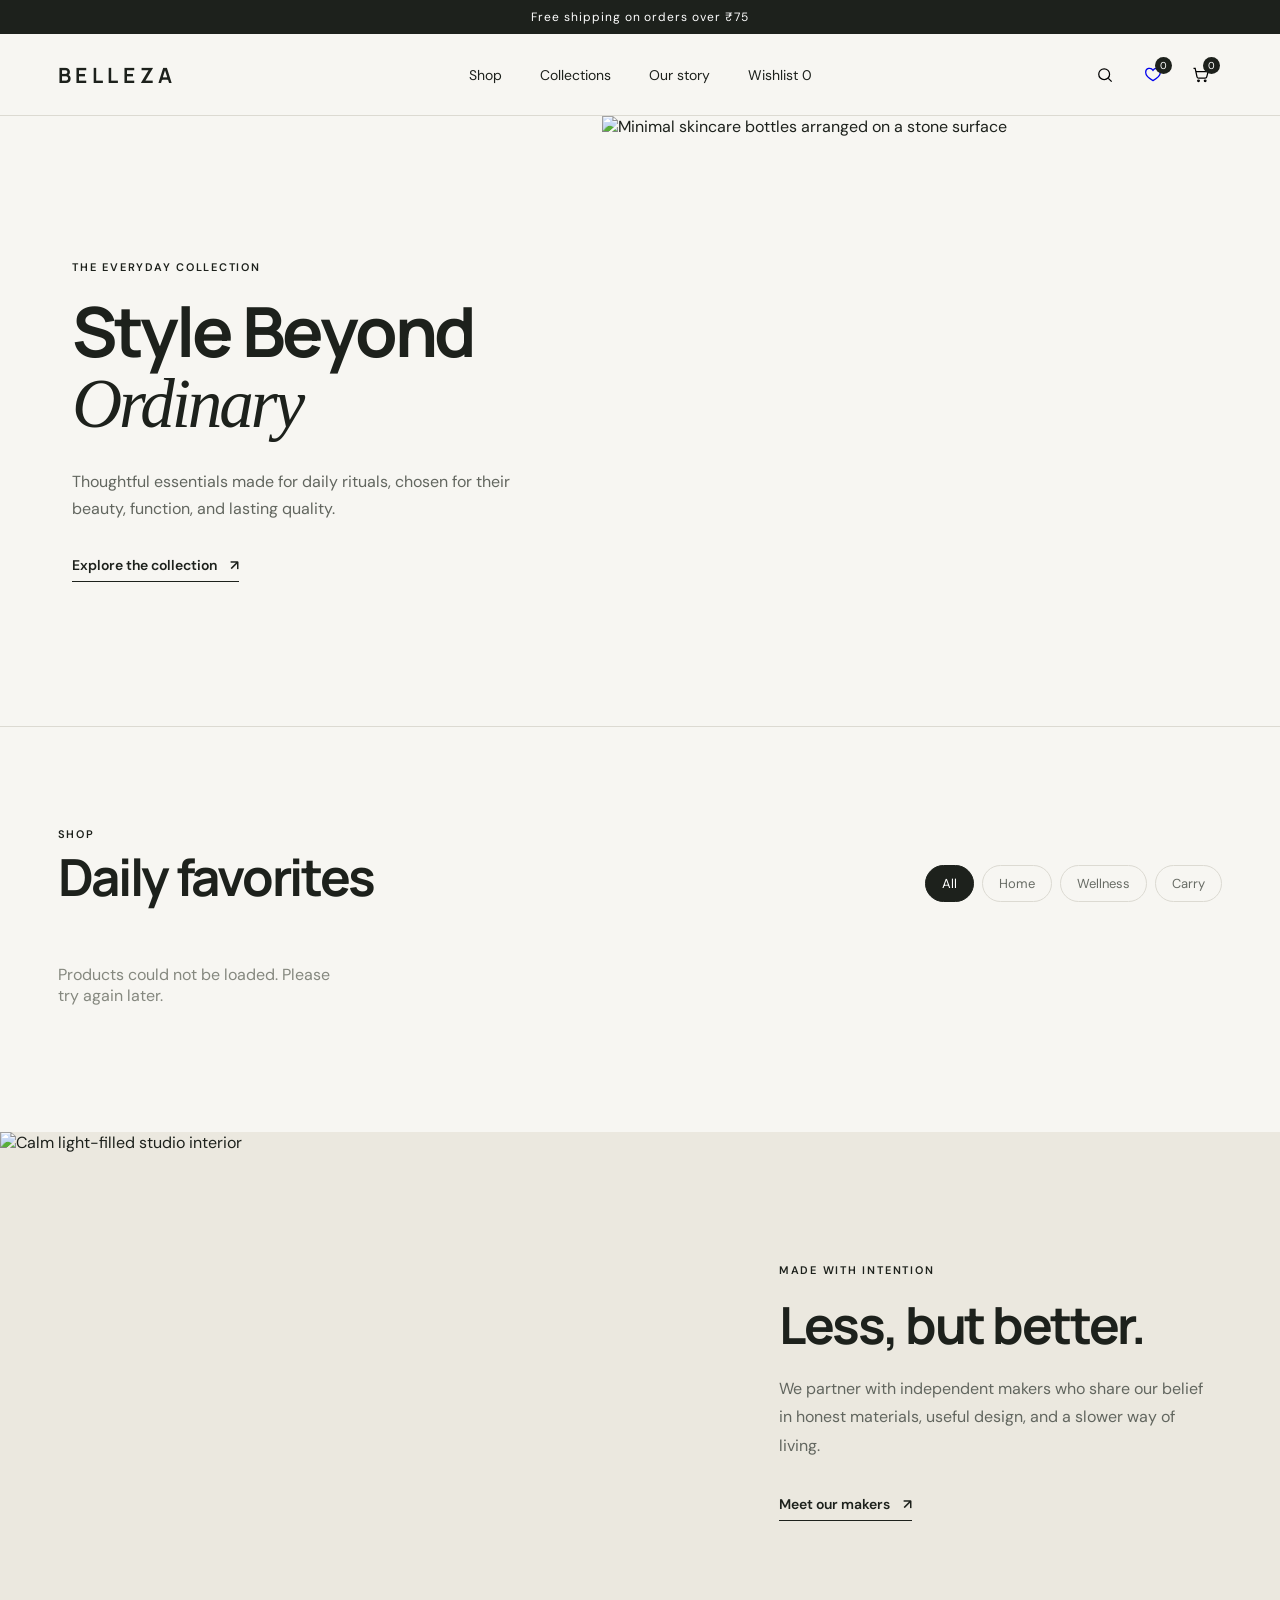
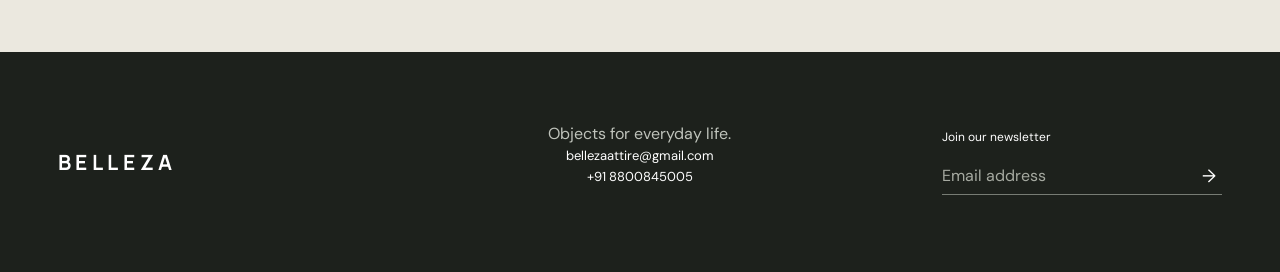
==== index.html @ 64b6c086 "Add secure Razorpay checkout Co-authored-by: Copilot App <223556219+Copilot@users.noreply.github.com" ====
<!doctype html>
<html lang="en">
  <head>
    <meta charset="UTF-8" />
    <meta name="viewport" content="width=device-width, initial-scale=1.0" />
    <title>BELLEZA — Everyday Objects</title>
    <link rel="preconnect" href="https://fonts.googleapis.com">
    <link rel="preconnect" href="https://fonts.gstatic.com" crossorigin>
    <link href="https://fonts.googleapis.com/css2?family=DM+Sans:wght@400;500;600&family=Manrope:wght@600;700&display=swap" rel="stylesheet">
    <link rel="stylesheet" href="styles.css" />
  </head>
  <body>
    <div class="announcement">Free shipping on orders over ₹75</div>

    <header class="header">
      <a class="brand" href="#" aria-label="BELLEZA home">BELLEZA</a>
      <nav class="nav" aria-label="Primary navigation">
        <a href="#shop">Shop</a>
        <a href="#collections">Collections</a>
        <a href="#story">Our story</a>
        <a href="wishlist.html">Wishlist <span id="wishlistCount">0</span></a>
      </nav>
      <div class="header-actions">
        <button class="icon-button" id="searchToggle" aria-label="Search">
          <svg viewBox="0 0 24 24" aria-hidden="true"><circle cx="11" cy="11" r="6.5"></circle><path d="m16 16 4 4"></path></svg>
        </button>
        <a class="icon-button wishlist-button" href="wishlist.html" aria-label="View wishlist">
          <svg viewBox="0 0 24 24" aria-hidden="true"><path d="M20.8 8.7c0 5.2-8.8 10-8.8 10S3.2 13.9 3.2 8.7A4.7 4.7 0 0 1 12 6.4a4.7 4.7 0 0 1 8.8 2.3Z"></path></svg>
          <span class="cart-count" id="headerWishlistCount">0</span>
        </a>
        <button class="icon-button cart-button" id="cartToggle" aria-label="Open cart">
          <svg viewBox="0 0 24 24" aria-hidden="true"><path d="M3 4h2l2.2 10.2a2 2 0 0 0 2 1.6h7.7a2 2 0 0 0 2-1.6L20.5 8H6"></path><circle cx="9" cy="19" r="1"></circle><circle cx="17" cy="19" r="1"></circle></svg>
          <span class="cart-count" id="cartCount">0</span>
        </button>
      </div>
    </header>

    <div class="search-bar" id="searchBar">
      <input id="searchInput" type="search" placeholder="Search the collection" aria-label="Search products" />
      <button class="search-close" id="searchClose" aria-label="Close search">×</button>
    </div>

    <main>
      <section class="hero" id="collections">
        <div class="hero-copy">
          <p class="eyebrow">The everyday collection</p>
          <h1>Style Beyond<br><em>Ordinary</em></h1>
          <p class="hero-description">Thoughtful essentials made for daily rituals, chosen for their beauty, function, and lasting quality.</p>
          <a class="text-link" href="#shop">Explore the collection <span>↗</span></a>
        </div>
        <div class="hero-image">
          <img src="https://images.unsplash.com/photo-1556229010-6c3f2c9ca5f8?auto=format&fit=crop&w=1200&q=85" alt="Minimal skincare bottles arranged on a stone surface" />
        </div>
      </section>

      <section class="shop" id="shop">
        <div class="section-heading">
          <div>
            <p class="eyebrow">Shop</p>
            <h2>Daily favorites</h2>
          </div>
          <div class="filters" aria-label="Product filters">
            <button class="filter active" data-filter="all">All</button>
            <button class="filter" data-filter="home">Home</button>
            <button class="filter" data-filter="wellness">Wellness</button>
            <button class="filter" data-filter="carry">Carry</button>
          </div>
        </div>

        <div class="product-grid" id="productGrid">
          <article class="product-card" data-category="wellness" data-name="Mineral Face Wash">
            <button class="favorite" aria-label="Favorite Mineral Face Wash">♡</button>
            <div class="product-image">
              <span class="badge">Bestseller</span>
              <img src="https://images.unsplash.com/photo-1556228578-8c89e6adf883?auto=format&fit=crop&w=700&q=85" alt="Minimal face wash bottle" />
            </div>
            <div class="product-info">
              <div><p class="product-category">Wellness</p><h3>Mineral Face Wash</h3></div>
              <p class="price">₹28</p>
            </div>
            <button class="add-button" data-product-id="mineral-face-wash">Add to cart</button>
          </article>

          <article class="product-card" data-category="home" data-name="Stoneware Mug">
            <button class="favorite" aria-label="Favorite Stoneware Mug">♡</button>
            <div class="product-image">
              <img src="https://images.unsplash.com/photo-1514228742587-6b1558fcca3d?auto=format&fit=crop&w=700&q=85" alt="Cream stoneware mug" />
            </div>
            <div class="product-info">
              <div><p class="product-category">Home</p><h3>Stoneware Mug</h3></div>
              <p class="price">₹34</p>
            </div>
            <button class="add-button" data-product-id="stoneware-mug">Add to cart</button>
          </article>

          <article class="product-card" data-category="carry" data-name="Canvas Tote">
            <button class="favorite" aria-label="Favorite Canvas Tote">♡</button>
            <div class="product-image">
              <span class="badge">New</span>
              <img src="https://images.unsplash.com/photo-1590874103328-eac38a683ce7?auto=format&fit=crop&w=700&q=85" alt="Natural canvas tote bag" />
            </div>
            <div class="product-info">
              <div><p class="product-category">Carry</p><h3>Canvas Tote</h3></div>
              <p class="price">₹42</p>
            </div>
            <button class="add-button" data-product-id="canvas-tote">Add to cart</button>
          </article>

          <article class="product-card" data-category="wellness" data-name="Botanical Hand Balm">
            <button class="favorite" aria-label="Favorite Botanical Hand Balm">♡</button>
            <div class="product-image">
              <img src="https://images.unsplash.com/photo-1608571423902-eed4a5ad8108?auto=format&fit=crop&w=700&q=85" alt="Botanical hand balm tube" />
            </div>
            <div class="product-info">
              <div><p class="product-category">Wellness</p><h3>Botanical Hand Balm</h3></div>
              <p class="price">₹24</p>
            </div>
            <button class="add-button" data-product-id="botanical-hand-balm">Add to cart</button>
          </article>
        </div>
      </section>

      <section class="story" id="story">
        <div class="story-image">
          <img src="https://images.unsplash.com/photo-1497366754035-f200968a6e72?auto=format&fit=crop&w=1000&q=85" alt="Calm light-filled studio interior" />
        </div>
        <div class="story-copy">
          <p class="eyebrow">Made with intention</p>
          <h2>Less, but better.</h2>
          <p>We partner with independent makers who share our belief in honest materials, useful design, and a slower way of living.</p>
          <a class="text-link" href="#">Meet our makers <span>↗</span></a>
        </div>
      </section>
    </main>

    <aside class="cart-panel" id="cartPanel" aria-label="Shopping cart" aria-hidden="true">
      <div class="cart-header">
        <h2>Your cart <span id="cartTitleCount">(0)</span></h2>
        <button class="search-close" id="cartClose" aria-label="Close cart">×</button>
      </div>
      <div class="cart-items" id="cartItems">
        <p class="empty-cart">Your cart is currently empty.</p>
      </div>
      <div class="cart-footer" id="cartFooter">
        <div class="subtotal"><span>Subtotal</span><strong id="subtotal">₹0</strong></div>
        <button class="checkout-button" id="checkoutButton" type="button">Checkout</button>
      </div>
    </aside>
    <div class="overlay" id="overlay"></div>

    <footer>
      <a class="brand footer-brand" href="#">BELLEZA</a>
      <p>Objects for everyday life.<br><a class="footer-email" href="mailto:bellezaattire@gmail.com">bellezaattire@gmail.com</a><br><a class="footer-email" href="tel:+918800845005">+91 8800845005</a></p>
      <form class="newsletter" id="newsletter">
        <label for="email">Join our newsletter</label>
        <div>
          <input id="email" type="email" placeholder="Email address" required />
          <button type="submit" aria-label="Subscribe">→</button>
        </div>
      </form>
    </footer>

    <script src="https://cdn.jsdelivr.net/npm/@supabase/supabase-js@2"></script>
    <script src="supabase-config.js"></script>
    <script src="supabase-client.js"></script>
    <script src="store-data.js"></script>
    <script src="script.js"></script>
  </body>
</html>
---- styles.css ----
:root {
  --ink: #1d211c;
  --paper: #f7f6f2;
  --sand: #ebe8df;
  --sage: #a9b3a1;
  --line: #dcdad2;
  --white: #fff;
}

* { box-sizing: border-box; }
html { scroll-behavior: smooth; }
body {
  margin: 0;
  color: var(--ink);
  background: var(--paper);
  font-family: "DM Sans", sans-serif;
}
button, input { font: inherit; }
button, a { -webkit-tap-highlight-color: transparent; }
img { width: 100%; display: block; }

.announcement {
  height: 34px;
  display: grid;
  place-items: center;
  background: var(--ink);
  color: #fff;
  font-size: 12px;
  letter-spacing: .08em;
}
.header {
  height: 82px;
  display: grid;
  grid-template-columns: 1fr auto 1fr;
  align-items: center;
  padding: 0 4.5%;
  border-bottom: 1px solid var(--line);
  background: rgba(247,246,242,.94);
  position: sticky;
  top: 0;
  z-index: 20;
  backdrop-filter: blur(10px);
}
.brand {
  color: var(--ink);
  text-decoration: none;
  font-family: "Manrope", sans-serif;
  font-size: 21px;
  font-weight: 700;
  letter-spacing: .22em;
}
.nav { display: flex; gap: 38px; }
.nav a {
  color: var(--ink);
  text-decoration: none;
  font-size: 14px;
}
.nav a:hover { opacity: .55; }
.header-actions { display: flex; justify-content: flex-end; gap: 6px; }
.icon-button {
  width: 42px;
  height: 42px;
  border: 0;
  background: transparent;
  display: grid;
  place-items: center;
  cursor: pointer;
  position: relative;
}
.icon-button svg { width: 20px; fill: none; stroke: currentColor; stroke-width: 1.5; }
.backend-tools .icon-button {
  color: var(--ink);
  text-decoration: none;
  border: 1px solid transparent;
  border-radius: 50%;
}
.backend-tools .icon-button:hover,
.backend-tools .icon-button:focus-visible {
  background: var(--sand);
  border-color: var(--line);
}
.cart-count {
  position: absolute;
  right: 2px;
  top: 3px;
  min-width: 17px;
  height: 17px;
  border-radius: 50%;
  background: var(--ink);
  color: white;
  font-size: 10px;
  display: grid;
  place-items: center;
}

.search-bar {
  height: 0;
  overflow: hidden;
  display: flex;
  align-items: center;
  background: var(--white);
  padding: 0 4.5%;
  transition: height .25s ease;
  position: relative;
  z-index: 19;
}
.search-bar.open { height: 72px; border-bottom: 1px solid var(--line); }
.search-bar input {
  width: 100%;
  border: 0;
  outline: 0;
  font-size: 16px;
  background: transparent;
}
.search-close {
  border: 0;
  background: transparent;
  font-size: 30px;
  line-height: 1;
  cursor: pointer;
  color: var(--ink);
}

.hero {
  min-height: 610px;
  display: grid;
  grid-template-columns: 47% 53%;
  border-bottom: 1px solid var(--line);
}
.hero-copy {
  display: flex;
  flex-direction: column;
  justify-content: center;
  padding: 70px 12%;
}
.eyebrow {
  margin: 0 0 22px;
  text-transform: uppercase;
  letter-spacing: .16em;
  font-size: 11px;
  font-weight: 600;
}
h1, h2, h3, p { margin-top: 0; }
h1, h2 {
  font-family: "Manrope", sans-serif;
  letter-spacing: -.045em;
}
h1 {
  margin-bottom: 28px;
  font-size: clamp(48px, 5.4vw, 78px);
  line-height: 1.02;
}
h1 em { font-family: Georgia, serif; font-weight: 400; }
.hero-description {
  max-width: 450px;
  font-size: 16px;
  line-height: 1.7;
  color: #62665f;
  margin-bottom: 34px;
}
.text-link {
  width: fit-content;
  color: var(--ink);
  text-decoration: none;
  border-bottom: 1px solid var(--ink);
  padding-bottom: 7px;
  font-size: 14px;
  font-weight: 600;
}
.text-link span { margin-left: 10px; }
.hero-image { height: 610px; overflow: hidden; }
.hero-image img { height: 100%; object-fit: cover; }

.shop { padding: 100px 4.5% 110px; }
.section-heading {
  display: flex;
  align-items: flex-end;
  justify-content: space-between;
  margin-bottom: 42px;
}
.section-heading .eyebrow { margin-bottom: 10px; }
.section-heading h2, .story h2 {
  margin: 0;
  font-size: clamp(38px, 4vw, 54px);
  line-height: 1;
}
.filters { display: flex; gap: 8px; }
.filter {
  border: 1px solid var(--line);
  border-radius: 30px;
  background: transparent;
  padding: 9px 16px;
  cursor: pointer;
  color: #686c65;
  font-size: 13px;
}
.filter.active, .filter:hover { background: var(--ink); color: white; border-color: var(--ink); }
.product-grid {
  display: grid;
  grid-template-columns: repeat(4, 1fr);
  gap: 18px;
}
.product-card { position: relative; }
.product-card.hidden { display: none; }
.favorite {
  position: absolute;
  right: 12px;
  top: 12px;
  z-index: 2;
  width: 36px;
  height: 36px;
  border: 0;
  border-radius: 50%;
  background: rgba(255,255,255,.9);
  font-size: 21px;
  line-height: 36px;
  cursor: pointer;
}
.favorite.active { color: #b45d4d; }
.product-image {
  height: 390px;
  overflow: hidden;
  background: var(--sand);
  position: relative;
}
.product-image img { height: 100%; object-fit: cover; transition: transform .5s ease; }
.product-card:hover .product-image img { transform: scale(1.025); }
.badge {
  position: absolute;
  left: 12px;
  top: 12px;
  z-index: 2;
  background: var(--white);
  border-radius: 20px;
  padding: 7px 10px;
  font-size: 10px;
  text-transform: uppercase;
  letter-spacing: .08em;
}
.product-info {
  display: flex;
  justify-content: space-between;
  gap: 12px;
  padding: 16px 2px 12px;
}
.product-category { margin: 0 0 4px; color: #85887f; font-size: 11px; text-transform: uppercase; letter-spacing: .08em; }
.product-info h3 { margin: 0; font-size: 15px; font-weight: 500; }
.price { margin: 2px 0 0; font-size: 14px; }
.add-button {
  width: 100%;
  height: 42px;
  border: 1px solid var(--ink);
  background: transparent;
  color: var(--ink);
  cursor: pointer;
  opacity: 0;
  transform: translateY(-5px);
  transition: .2s ease;
}
.product-card:hover .add-button, .add-button:focus { opacity: 1; transform: translateY(0); }
.add-button:hover { background: var(--ink); color: white; }

.story {
  min-height: 520px;
  display: grid;
  grid-template-columns: 55% 45%;
  background: var(--sand);
}
.story-image { height: 520px; overflow: hidden; }
.story-image img { height: 100%; object-fit: cover; }
.story-copy {
  display: flex;
  flex-direction: column;
  justify-content: center;
  align-items: flex-start;
  padding: 70px 13%;
}
.story-copy p:not(.eyebrow) {
  max-width: 430px;
  line-height: 1.8;
  color: #62665f;
  margin: 24px 0 34px;
}
.wishlist-main { min-height: calc(100vh - 116px); padding: 82px 4.5% 110px; }
.wishlist-heading { display: flex; align-items: flex-end; justify-content: space-between; gap: 20px; margin-bottom: 42px; }
.wishlist-heading .eyebrow { margin-bottom: 12px; }
.wishlist-heading h1 { margin: 0; font-size: clamp(42px, 5vw, 64px); }
.wishlist-count { color: #777b72; font-size: 14px; margin: 0 0 5px; }
.wishlist-empty { padding: 70px 20px; text-align: center; border: 1px solid var(--line); }
.wishlist-empty h2 { font-size: 28px; margin: 0 0 12px; }
.wishlist-empty p { color: #777b72; margin-bottom: 24px; }
.wishlist-remove {
  width: 100%; min-height: 42px; border: 1px solid var(--line); background: transparent;
  color: var(--ink); cursor: pointer; margin-top: 8px;
}
.wishlist-remove:hover { border-color: var(--ink); }
.wishlist-shop-link { display: inline-block; margin-top: 10px; }

.cart-panel {
  position: fixed;
  right: 0;
  top: 0;
  z-index: 40;
  width: min(420px, 92vw);
  height: 100vh;
  background: var(--paper);
  transform: translateX(100%);
  transition: transform .35s ease;
  display: flex;
  flex-direction: column;
}
.cart-panel.open { transform: translateX(0); }
.overlay {
  position: fixed;
  inset: 0;
  z-index: 30;
  background: rgba(29,33,28,.28);
  opacity: 0;
  visibility: hidden;
  transition: .25s;
}
.overlay.open { opacity: 1; visibility: visible; }
.cart-header {
  height: 82px;
  display: flex;
  align-items: center;
  justify-content: space-between;
  padding: 0 28px;
  border-bottom: 1px solid var(--line);
}
.cart-header h2 { margin: 0; font-size: 20px; }
.cart-header h2 span { color: #85887f; font-size: 14px; }
.cart-items { flex: 1; overflow-y: auto; padding: 20px 28px; }
.empty-cart { color: #85887f; margin-top: 20px; }
.cart-row {
  display: grid;
  grid-template-columns: 1fr auto;
  padding: 16px 0;
  border-bottom: 1px solid var(--line);
}
.cart-row h3 { margin: 0 0 6px; font-size: 14px; }
.cart-row p { margin: 0; color: #85887f; font-size: 13px; }
.remove-item { border: 0; background: transparent; cursor: pointer; color: #85887f; }
.cart-footer { padding: 20px 28px 28px; border-top: 1px solid var(--line); }
.subtotal { display: flex; justify-content: space-between; margin-bottom: 16px; }
.checkout-button {
  width: 100%;
  height: 52px;
  border: 0;
  background: var(--ink);
  color: white;
  cursor: pointer;
}

footer {
  min-height: 220px;
  background: var(--ink);
  color: white;
  display: grid;
  grid-template-columns: 1fr 1fr 1fr;
  align-items: center;
  padding: 50px 4.5%;
}
.footer-brand { color: white; }
footer > p { text-align: center; color: #bfc3bb; }
.footer-email {
  color: #fff;
  text-decoration: none;
  font-size: 13px;
}
.newsletter { justify-self: end; width: 280px; }
.newsletter label { display: block; margin-bottom: 12px; font-size: 12px; }
.newsletter div { display: flex; border-bottom: 1px solid #777c74; }
.newsletter input { width: 100%; border: 0; outline: 0; background: transparent; color: white; padding: 8px 0; }
.newsletter input::placeholder { color: #a6aaa1; }
.newsletter button { border: 0; background: transparent; color: white; cursor: pointer; font-size: 18px; }

@media (max-width: 900px) {
  .header { grid-template-columns: 1fr auto; }
  .nav { display: none; }
  .hero { grid-template-columns: 1fr; }
  .hero-copy { min-height: 460px; }
  .hero-image { height: 520px; }
  .product-grid { grid-template-columns: repeat(2, 1fr); }
  .story { grid-template-columns: 1fr 1fr; }
  .add-button { opacity: 1; transform: none; }
}

@media (max-width: 600px) {
  .announcement { height: 30px; }
  .header { height: 68px; padding: 0 20px; }
  .hero-copy { min-height: 410px; padding: 60px 20px; }
  h1 { font-size: 48px; }
  .hero-image { height: 380px; }
  .shop { padding: 70px 20px; }
  .section-heading { align-items: flex-start; flex-direction: column; gap: 24px; }
  .filters { width: 100%; overflow-x: auto; }
  .filter { white-space: nowrap; }
  .product-grid { grid-template-columns: 1fr 1fr; gap: 10px; }
  .product-image { height: 230px; }
  .product-info { display: block; min-height: 82px; }
  .price { margin-top: 6px; }
  .story { grid-template-columns: 1fr; }
  .story-image { height: 380px; }
  .story-copy { padding: 60px 20px; }
  .wishlist-main { padding: 60px 20px 70px; }
  .wishlist-heading { align-items: flex-start; flex-direction: column; }
  footer { grid-template-columns: 1fr; gap: 28px; }
  footer > p { text-align: left; }
  .newsletter { justify-self: start; width: 100%; }
}
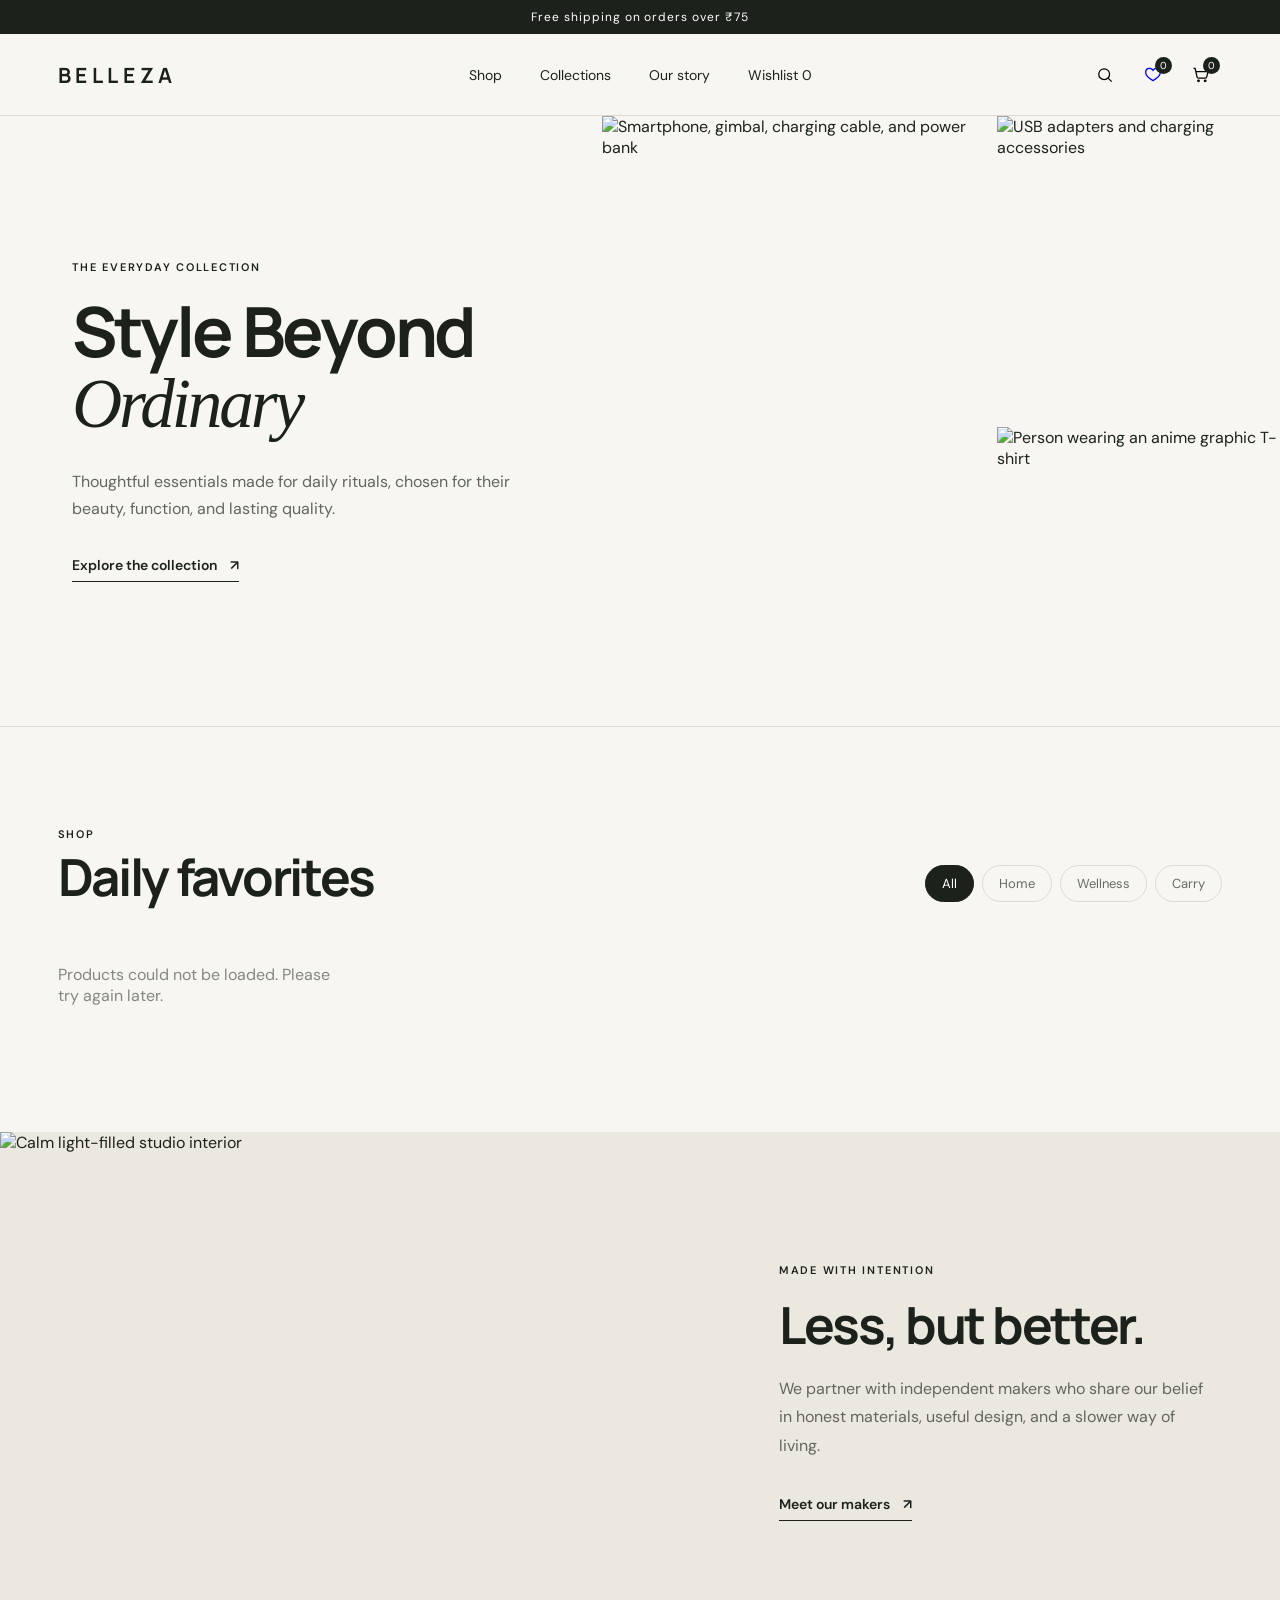
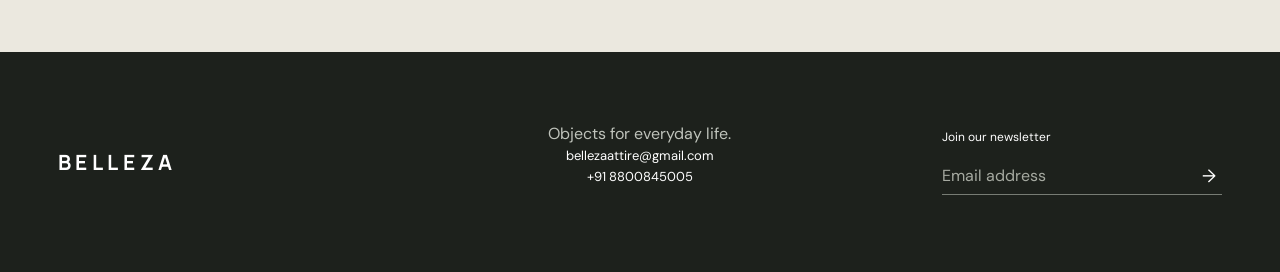
==== commit d2e86b6c: "Refresh homepage hero imagery Co-authored-by: Copilot App <223556219+Copilot@users.noreply.github.co" ====
--- a/index.html
+++ b/index.html
@@ -49,7 +49,9 @@
           <a class="text-link" href="#shop">Explore the collection <span>↗</span></a>
         </div>
         <div class="hero-image">
-          <img src="https://images.unsplash.com/photo-1556229010-6c3f2c9ca5f8?auto=format&fit=crop&w=1200&q=85" alt="Minimal skincare bottles arranged on a stone surface" />
+          <img src="https://images.pexels.com/photos/5208781/pexels-photo-5208781.jpeg?auto=compress&amp;cs=tinysrgb&amp;w=1200" alt="Smartphone, gimbal, charging cable, and power bank" />
+          <img src="https://images.pexels.com/photos/3921708/pexels-photo-3921708.jpeg?auto=compress&amp;cs=tinysrgb&amp;w=900" alt="USB adapters and charging accessories" />
+          <img src="https://images.pexels.com/photos/13782764/pexels-photo-13782764.jpeg?auto=compress&amp;cs=tinysrgb&amp;w=900" alt="Person wearing an anime graphic T-shirt" />
         </div>
       </section>
 
--- a/styles.css
+++ b/styles.css
@@ -168,8 +168,16 @@
   font-weight: 600;
 }
 .text-link span { margin-left: 10px; }
-.hero-image { height: 610px; overflow: hidden; }
-.hero-image img { height: 100%; object-fit: cover; }
+.hero-image {
+  height: 610px;
+  display: grid;
+  grid-template-columns: 1.15fr .85fr;
+  grid-template-rows: 1fr 1fr;
+  gap: 12px;
+  overflow: hidden;
+}
+.hero-image img { width: 100%; height: 100%; object-fit: cover; }
+.hero-image img:first-child { grid-row: 1 / span 2; }
 
 .shop { padding: 100px 4.5% 110px; }
 .section-heading {
@@ -391,7 +399,7 @@
   .header { height: 68px; padding: 0 20px; }
   .hero-copy { min-height: 410px; padding: 60px 20px; }
   h1 { font-size: 48px; }
-  .hero-image { height: 380px; }
+  .hero-image { height: 380px; gap: 8px; }
   .shop { padding: 70px 20px; }
   .section-heading { align-items: flex-start; flex-direction: column; gap: 24px; }
   .filters { width: 100%; overflow-x: auto; }
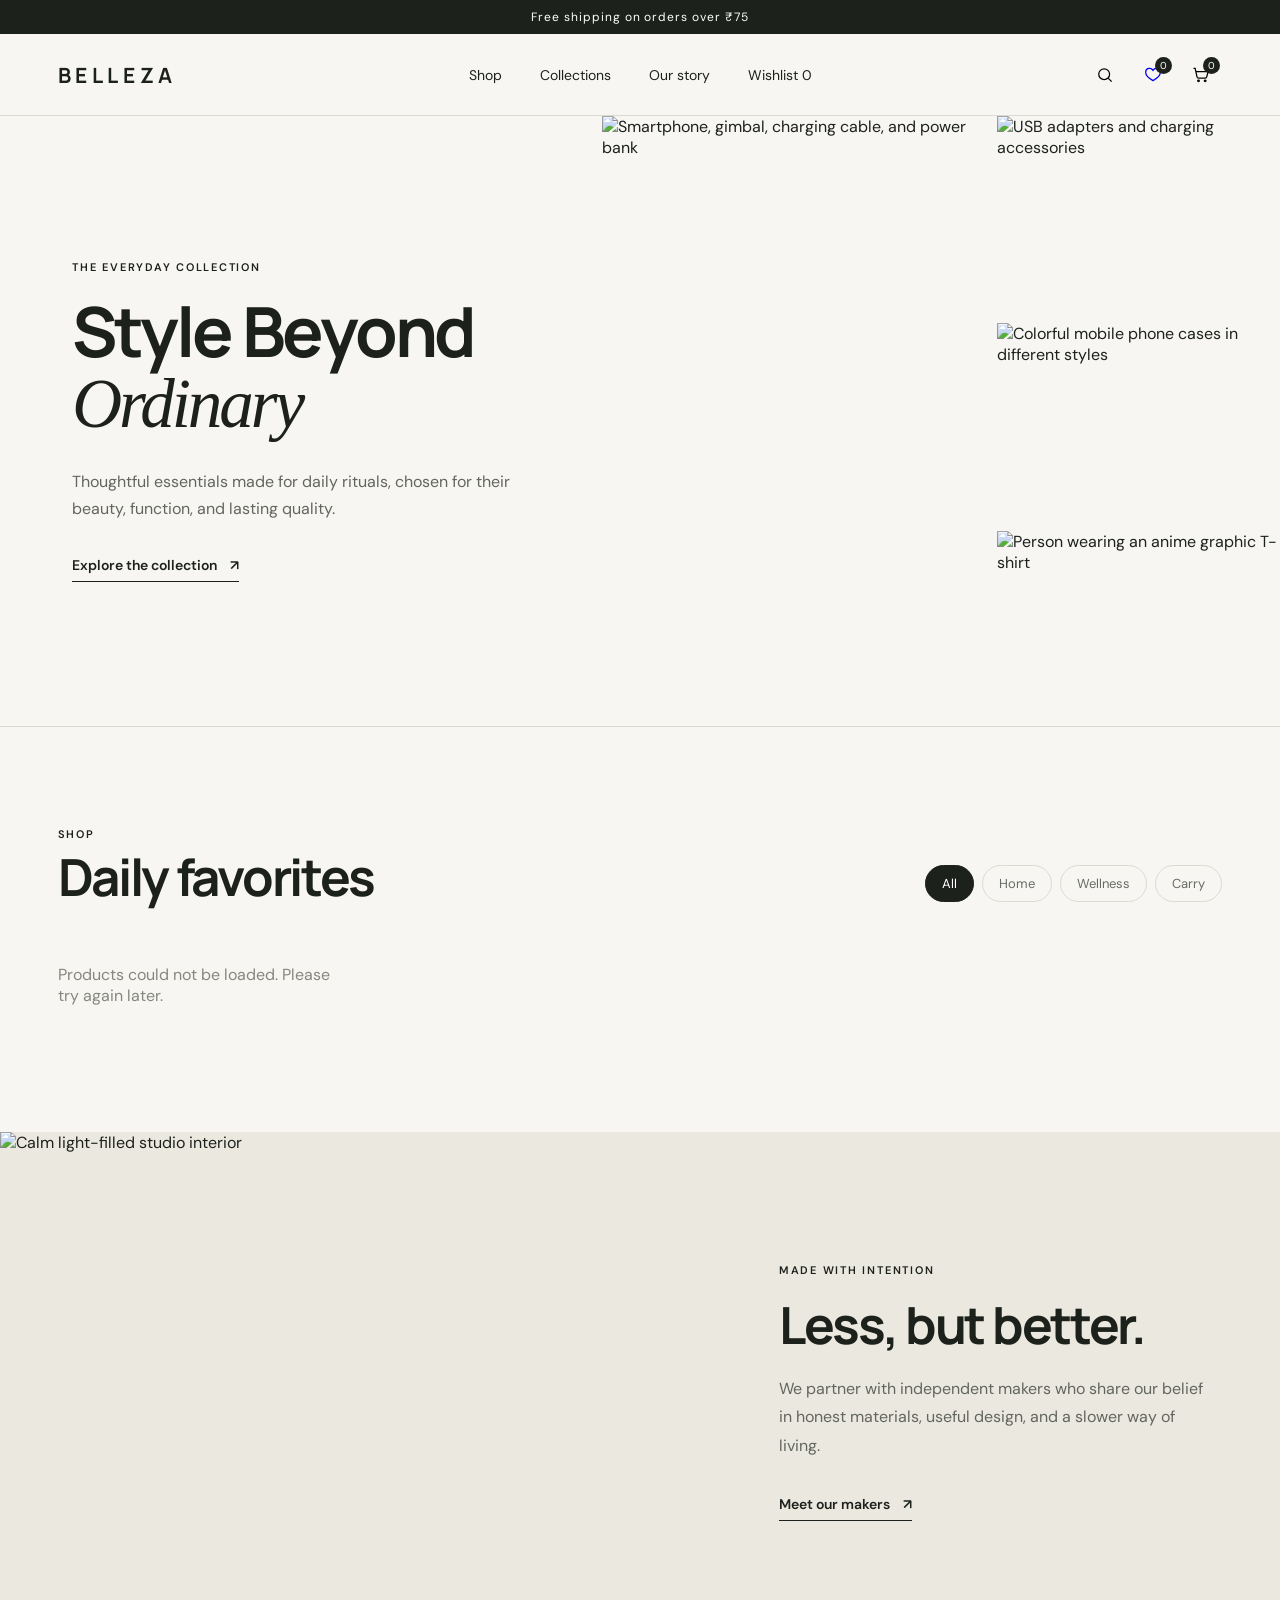
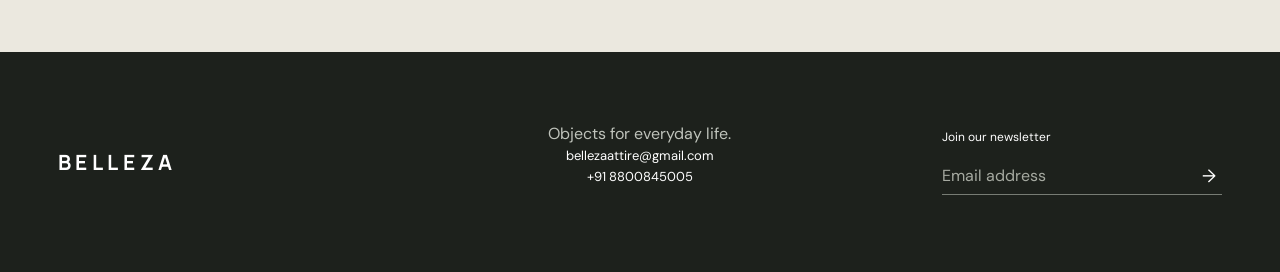
==== commit 25730e44: "Add mobile case hero image Co-authored-by: Copilot App <223556219+Copilot@users.noreply.github.com>" ====
--- a/index.html
+++ b/index.html
@@ -51,6 +51,7 @@
         <div class="hero-image">
           <img src="https://images.pexels.com/photos/5208781/pexels-photo-5208781.jpeg?auto=compress&amp;cs=tinysrgb&amp;w=1200" alt="Smartphone, gimbal, charging cable, and power bank" />
           <img src="https://images.pexels.com/photos/3921708/pexels-photo-3921708.jpeg?auto=compress&amp;cs=tinysrgb&amp;w=900" alt="USB adapters and charging accessories" />
+          <img src="https://images.pexels.com/photos/374140/pexels-photo-374140.jpeg?auto=compress&amp;cs=tinysrgb&amp;w=900" alt="Colorful mobile phone cases in different styles" />
           <img src="https://images.pexels.com/photos/13782764/pexels-photo-13782764.jpeg?auto=compress&amp;cs=tinysrgb&amp;w=900" alt="Person wearing an anime graphic T-shirt" />
         </div>
       </section>
--- a/styles.css
+++ b/styles.css
@@ -172,12 +172,12 @@
   height: 610px;
   display: grid;
   grid-template-columns: 1.15fr .85fr;
-  grid-template-rows: 1fr 1fr;
+  grid-template-rows: repeat(3, 1fr);
   gap: 12px;
   overflow: hidden;
 }
 .hero-image img { width: 100%; height: 100%; object-fit: cover; }
-.hero-image img:first-child { grid-row: 1 / span 2; }
+.hero-image img:first-child { grid-row: 1 / span 3; }
 
 .shop { padding: 100px 4.5% 110px; }
 .section-heading {
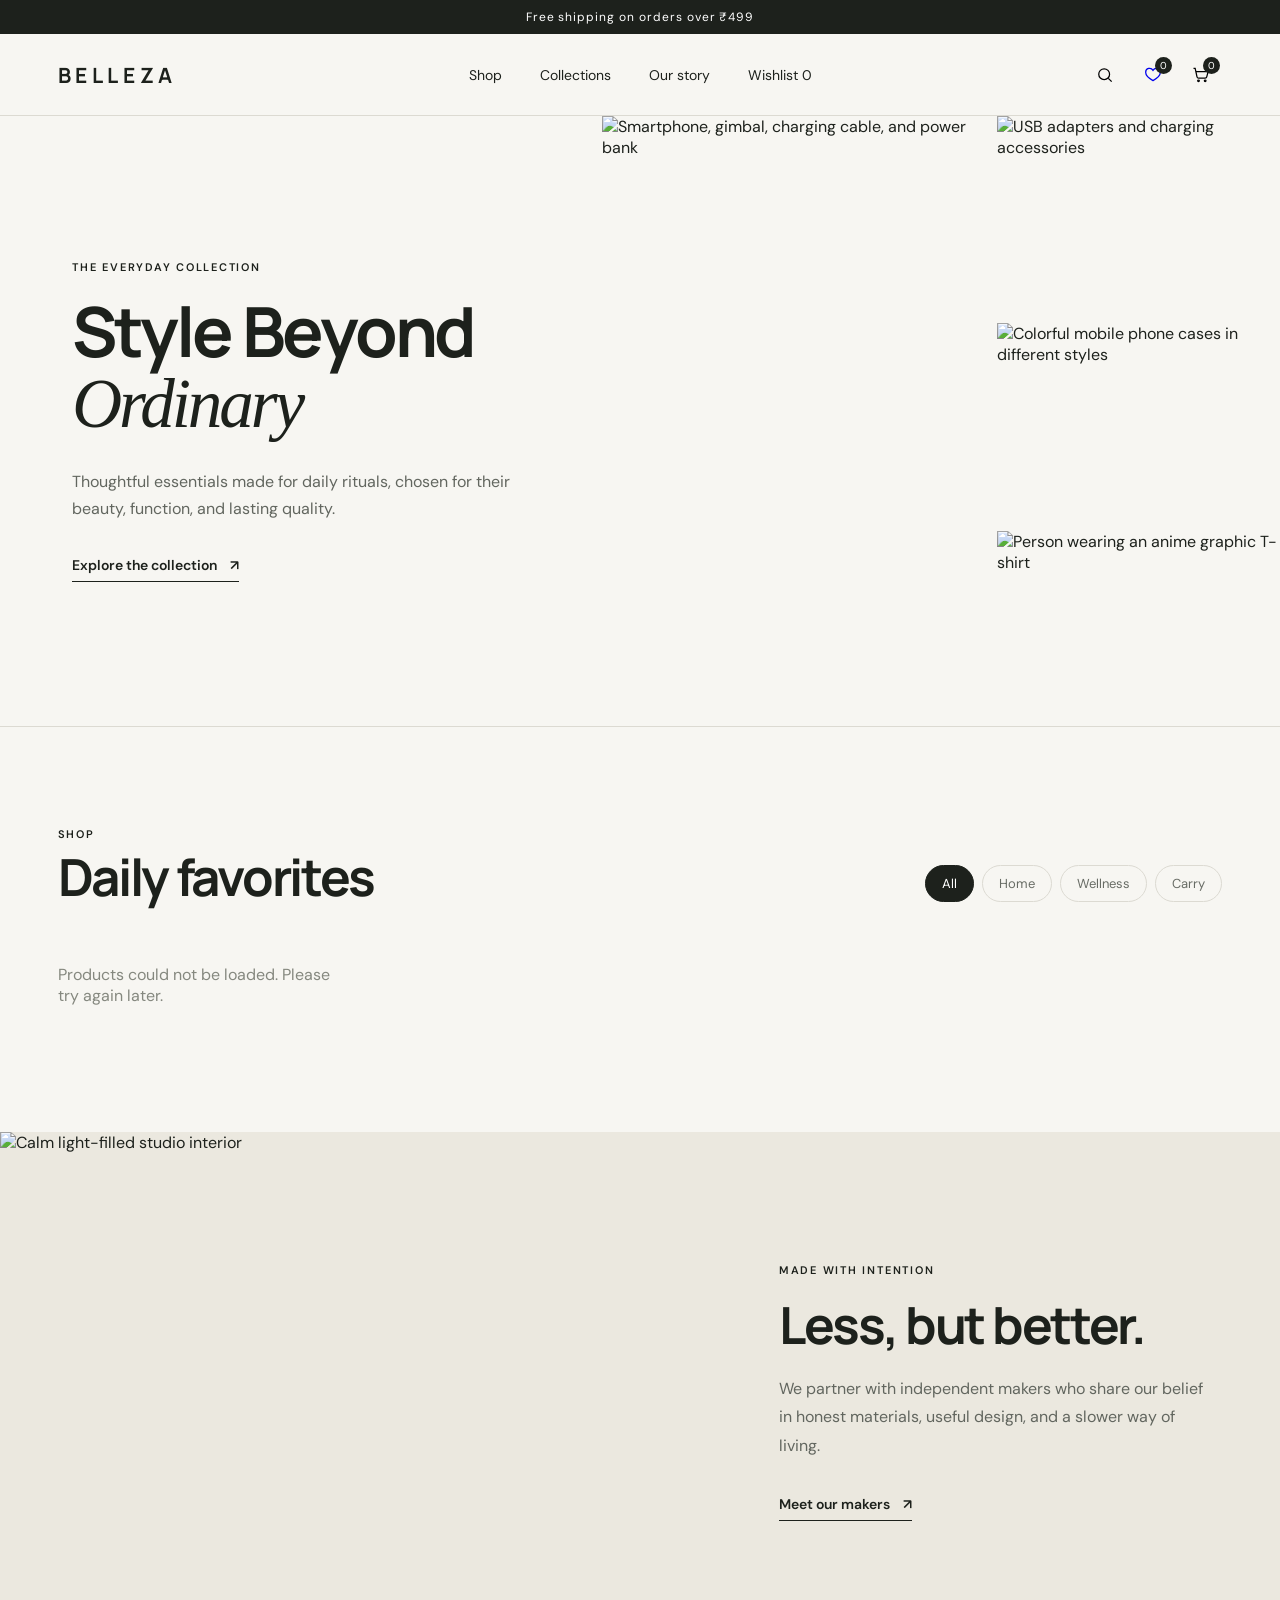
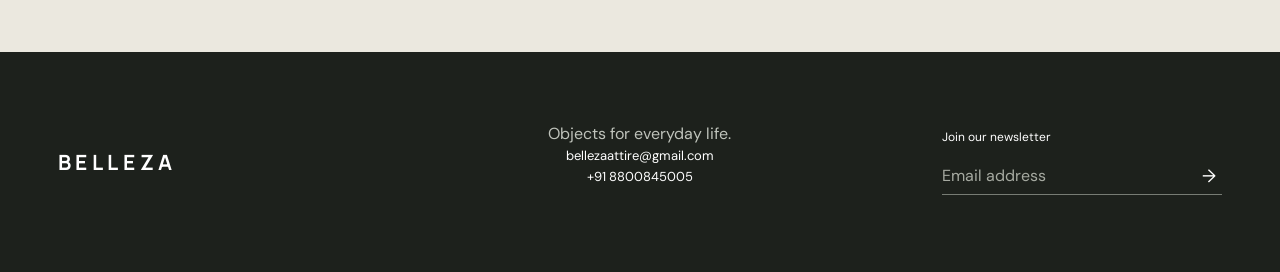
==== commit 8d610080: "Raise free shipping banner threshold Co-authored-by: Copilot App <223556219+Copilot@users.noreply.gi" ====
--- a/index.html
+++ b/index.html
@@ -10,7 +10,7 @@
     <link rel="stylesheet" href="styles.css" />
   </head>
   <body>
-    <div class="announcement">Free shipping on orders over ₹75</div>
+    <div class="announcement">Free shipping on orders over ₹499</div>
 
     <header class="header">
       <a class="brand" href="#" aria-label="BELLEZA home">BELLEZA</a>
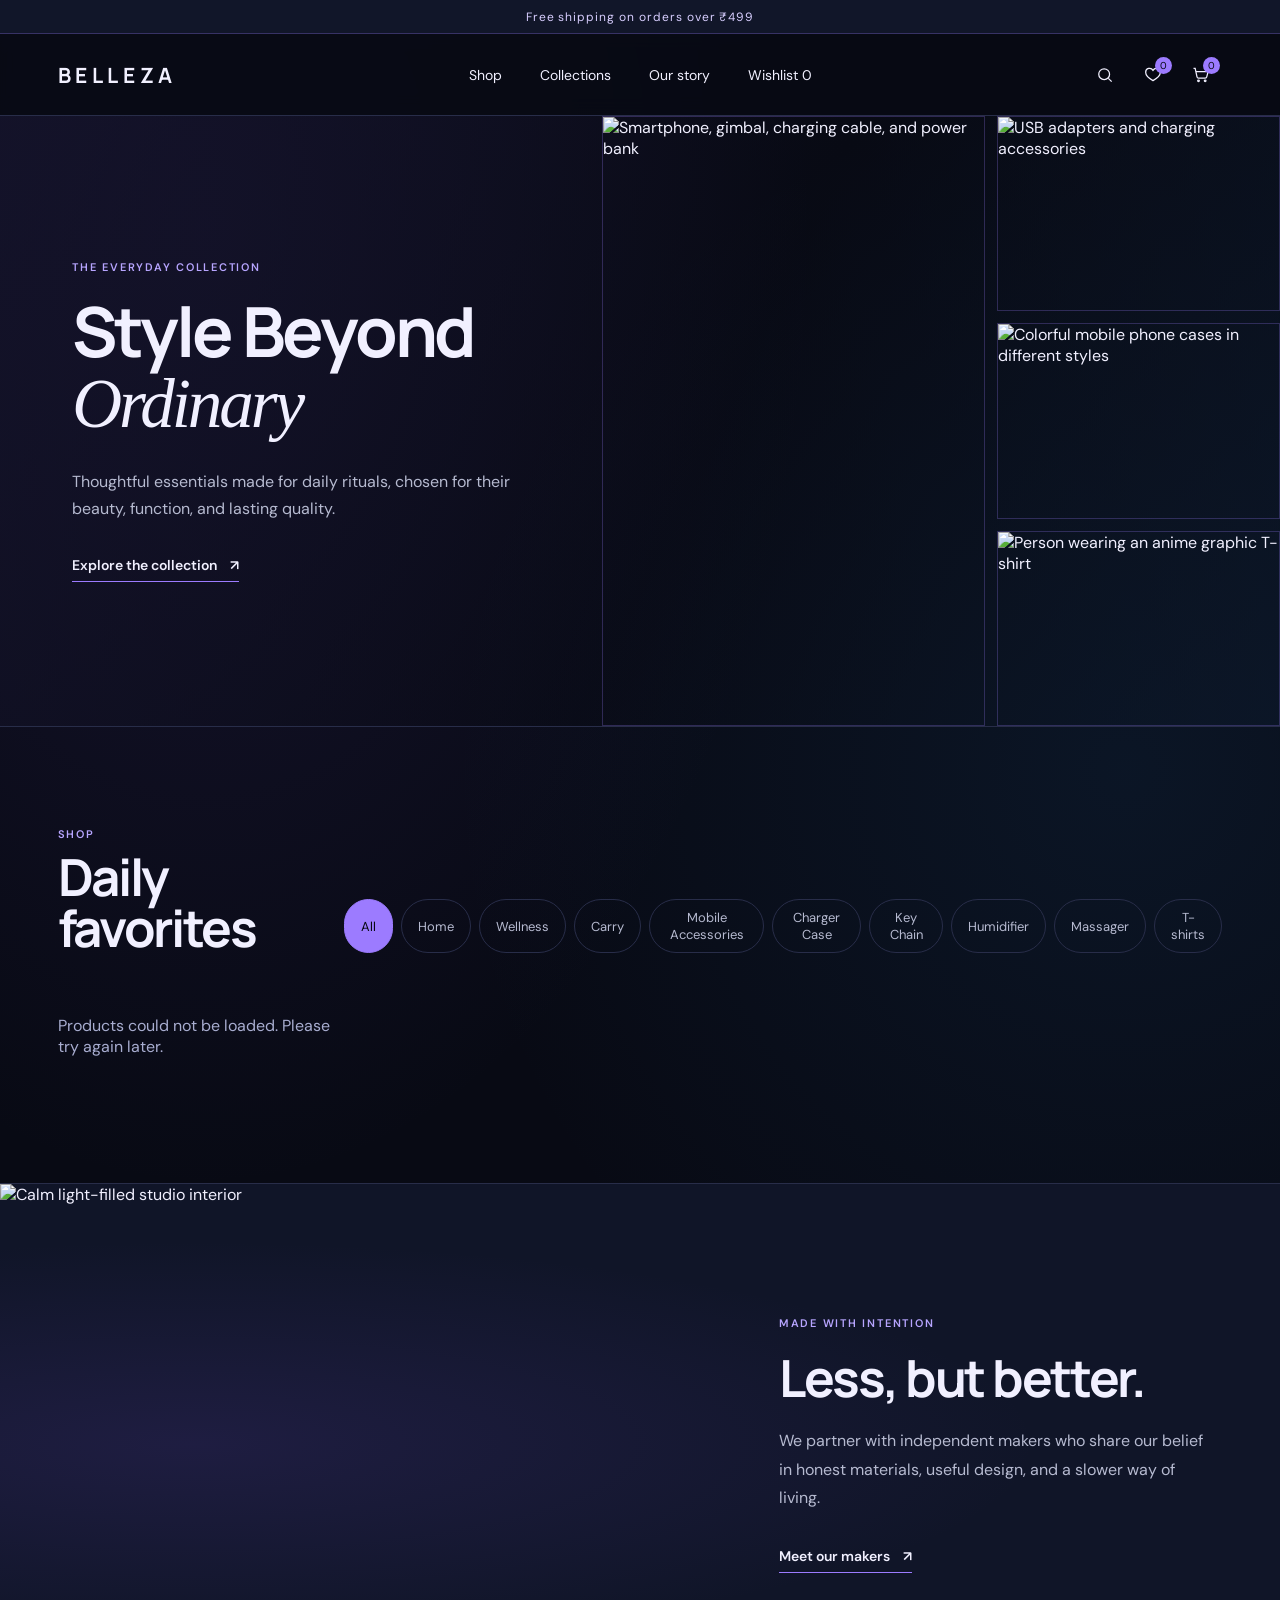
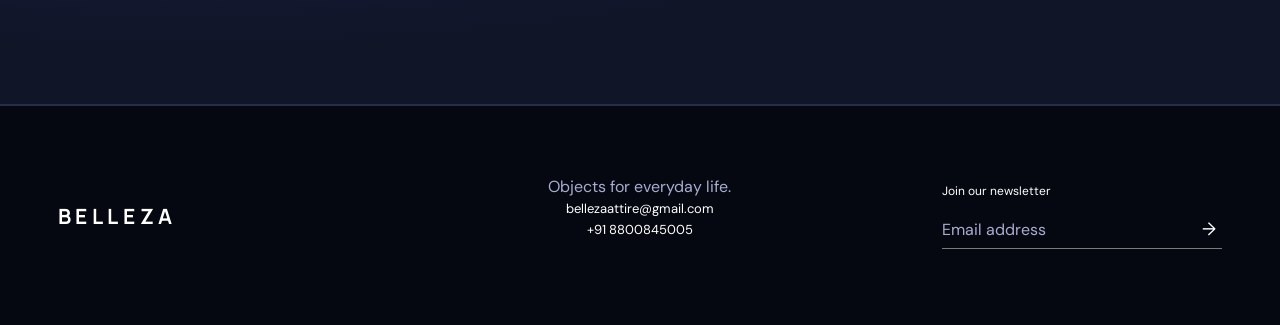
==== commit 452daa8e: "Add new storefront product categories Co-authored-by: Copilot App <223556219+Copilot@users.noreply.g" ====
--- a/index.html
+++ b/index.html
@@ -67,6 +67,12 @@
             <button class="filter" data-filter="home">Home</button>
             <button class="filter" data-filter="wellness">Wellness</button>
             <button class="filter" data-filter="carry">Carry</button>
+            <button class="filter" data-filter="mobile-accessories">Mobile Accessories</button>
+            <button class="filter" data-filter="charger-case">Charger Case</button>
+            <button class="filter" data-filter="key-chain">Key Chain</button>
+            <button class="filter" data-filter="humidifier">Humidifier</button>
+            <button class="filter" data-filter="massager">Massager</button>
+            <button class="filter" data-filter="t-shirts">T-shirts</button>
           </div>
         </div>
 
--- a/styles.css
+++ b/styles.css
@@ -1,10 +1,12 @@
 :root {
-  --ink: #1d211c;
-  --paper: #f7f6f2;
-  --sand: #ebe8df;
-  --sage: #a9b3a1;
-  --line: #dcdad2;
-  --white: #fff;
+  --ink: #f1f0ff;
+  --paper: #080a14;
+  --sand: #111629;
+  --sage: #a78bfa;
+  --line: #282d49;
+  --white: #111629;
+  --violet: #9c7bff;
+  --cyan: #66d9ff;
 }
 
 * { box-sizing: border-box; }
@@ -12,7 +14,11 @@
 body {
   margin: 0;
   color: var(--ink);
-  background: var(--paper);
+  color-scheme: dark;
+  background:
+    radial-gradient(ellipse at 16% 12%, rgba(80, 57, 153, .2), transparent 38rem),
+    radial-gradient(ellipse at 88% 40%, rgba(29, 91, 145, .14), transparent 42rem),
+    var(--paper);
   font-family: "DM Sans", sans-serif;
 }
 button, input { font: inherit; }
@@ -23,10 +29,11 @@
   height: 34px;
   display: grid;
   place-items: center;
-  background: var(--ink);
-  color: #fff;
+  background: #111629;
+  color: #d8ceff;
   font-size: 12px;
   letter-spacing: .08em;
+  border-bottom: 1px solid rgba(156, 123, 255, .28);
 }
 .header {
   height: 82px;
@@ -35,7 +42,7 @@
   align-items: center;
   padding: 0 4.5%;
   border-bottom: 1px solid var(--line);
-  background: rgba(247,246,242,.94);
+  background: rgba(8,10,20,.92);
   position: sticky;
   top: 0;
   z-index: 20;
@@ -66,6 +73,7 @@
   place-items: center;
   cursor: pointer;
   position: relative;
+  color: var(--ink);
 }
 .icon-button svg { width: 20px; fill: none; stroke: currentColor; stroke-width: 1.5; }
 .backend-tools .icon-button {
@@ -76,8 +84,8 @@
 }
 .backend-tools .icon-button:hover,
 .backend-tools .icon-button:focus-visible {
-  background: var(--sand);
-  border-color: var(--line);
+  background: #1b2040;
+  border-color: var(--violet);
 }
 .cart-count {
   position: absolute;
@@ -86,8 +94,8 @@
   min-width: 17px;
   height: 17px;
   border-radius: 50%;
-  background: var(--ink);
-  color: white;
+  background: var(--violet);
+  color: #080a14;
   font-size: 10px;
   display: grid;
   place-items: center;
@@ -98,7 +106,7 @@
   overflow: hidden;
   display: flex;
   align-items: center;
-  background: var(--white);
+  background: #0e1222;
   padding: 0 4.5%;
   transition: height .25s ease;
   position: relative;
@@ -111,6 +119,7 @@
   outline: 0;
   font-size: 16px;
   background: transparent;
+  color: var(--ink);
 }
 .search-close {
   border: 0;
@@ -126,12 +135,15 @@
   display: grid;
   grid-template-columns: 47% 53%;
   border-bottom: 1px solid var(--line);
+  background: linear-gradient(115deg, rgba(20, 19, 42, .78), rgba(8, 10, 20, .5) 55%, rgba(12, 24, 42, .62));
 }
 .hero-copy {
   display: flex;
   flex-direction: column;
   justify-content: center;
   padding: 70px 12%;
+  position: relative;
+  z-index: 1;
 }
 .eyebrow {
   margin: 0 0 22px;
@@ -139,6 +151,7 @@
   letter-spacing: .16em;
   font-size: 11px;
   font-weight: 600;
+  color: #b7a5ff;
 }
 h1, h2, h3, p { margin-top: 0; }
 h1, h2 {
@@ -155,14 +168,14 @@
   max-width: 450px;
   font-size: 16px;
   line-height: 1.7;
-  color: #62665f;
+  color: #b6bad0;
   margin-bottom: 34px;
 }
 .text-link {
   width: fit-content;
   color: var(--ink);
   text-decoration: none;
-  border-bottom: 1px solid var(--ink);
+  border-bottom: 1px solid var(--violet);
   padding-bottom: 7px;
   font-size: 14px;
   font-weight: 600;
@@ -178,6 +191,7 @@
 }
 .hero-image img { width: 100%; height: 100%; object-fit: cover; }
 .hero-image img:first-child { grid-row: 1 / span 3; }
+.hero-image img { border: 1px solid rgba(156, 123, 255, .26); }
 
 .shop { padding: 100px 4.5% 110px; }
 .section-heading {
@@ -199,10 +213,10 @@
   background: transparent;
   padding: 9px 16px;
   cursor: pointer;
-  color: #686c65;
+  color: #b6bad0;
   font-size: 13px;
 }
-.filter.active, .filter:hover { background: var(--ink); color: white; border-color: var(--ink); }
+.filter.active, .filter:hover { background: var(--violet); color: #080a14; border-color: var(--violet); }
 .product-grid {
   display: grid;
   grid-template-columns: repeat(4, 1fr);
@@ -219,16 +233,18 @@
   height: 36px;
   border: 0;
   border-radius: 50%;
-  background: rgba(255,255,255,.9);
+  background: #191d35;
+  color: #ded7ff;
+  border: 1px solid rgba(156, 123, 255, .35);
   font-size: 21px;
   line-height: 36px;
   cursor: pointer;
 }
-.favorite.active { color: #b45d4d; }
+.favorite.active { color: #ff91c8; }
 .product-image {
   height: 390px;
   overflow: hidden;
-  background: var(--sand);
+  background: #111629;
   position: relative;
 }
 .product-image img { height: 100%; object-fit: cover; transition: transform .5s ease; }
@@ -238,7 +254,9 @@
   left: 12px;
   top: 12px;
   z-index: 2;
-  background: var(--white);
+  background: #191d35;
+  color: #ded7ff;
+  border: 1px solid rgba(156, 123, 255, .35);
   border-radius: 20px;
   padding: 7px 10px;
   font-size: 10px;
@@ -251,14 +269,14 @@
   gap: 12px;
   padding: 16px 2px 12px;
 }
-.product-category { margin: 0 0 4px; color: #85887f; font-size: 11px; text-transform: uppercase; letter-spacing: .08em; }
+.product-category { margin: 0 0 4px; color: #a8add0; font-size: 11px; text-transform: uppercase; letter-spacing: .08em; }
 .product-info h3 { margin: 0; font-size: 15px; font-weight: 500; }
 .price { margin: 2px 0 0; font-size: 14px; }
 .add-button {
   width: 100%;
   height: 42px;
-  border: 1px solid var(--ink);
-  background: transparent;
+  border: 1px solid var(--violet);
+  background: rgba(156, 123, 255, .08);
   color: var(--ink);
   cursor: pointer;
   opacity: 0;
@@ -266,13 +284,17 @@
   transition: .2s ease;
 }
 .product-card:hover .add-button, .add-button:focus { opacity: 1; transform: translateY(0); }
-.add-button:hover { background: var(--ink); color: white; }
+.add-button:hover { background: var(--violet); color: #080a14; }
 
 .story {
   min-height: 520px;
   display: grid;
   grid-template-columns: 55% 45%;
-  background: var(--sand);
+  background:
+    radial-gradient(ellipse at 15% 50%, rgba(88, 61, 166, .2), transparent 55%),
+    #101528;
+  border-top: 1px solid var(--line);
+  border-bottom: 1px solid var(--line);
 }
 .story-image { height: 520px; overflow: hidden; }
 .story-image img { height: 100%; object-fit: cover; }
@@ -286,20 +308,20 @@
 .story-copy p:not(.eyebrow) {
   max-width: 430px;
   line-height: 1.8;
-  color: #62665f;
+  color: #b6bad0;
   margin: 24px 0 34px;
 }
 .wishlist-main { min-height: calc(100vh - 116px); padding: 82px 4.5% 110px; }
 .wishlist-heading { display: flex; align-items: flex-end; justify-content: space-between; gap: 20px; margin-bottom: 42px; }
 .wishlist-heading .eyebrow { margin-bottom: 12px; }
 .wishlist-heading h1 { margin: 0; font-size: clamp(42px, 5vw, 64px); }
-.wishlist-count { color: #777b72; font-size: 14px; margin: 0 0 5px; }
-.wishlist-empty { padding: 70px 20px; text-align: center; border: 1px solid var(--line); }
+.wishlist-count { color: #a8add0; font-size: 14px; margin: 0 0 5px; }
+.wishlist-empty { padding: 70px 20px; text-align: center; border: 1px solid var(--line); background: rgba(17, 22, 41, .72); }
 .wishlist-empty h2 { font-size: 28px; margin: 0 0 12px; }
-.wishlist-empty p { color: #777b72; margin-bottom: 24px; }
+.wishlist-empty p { color: #b6bad0; margin-bottom: 24px; }
 .wishlist-remove {
   width: 100%; min-height: 42px; border: 1px solid var(--line); background: transparent;
-  color: var(--ink); cursor: pointer; margin-top: 8px;
+  color: var(--ink); cursor: pointer; margin-top: 8px; background: #111629;
 }
 .wishlist-remove:hover { border-color: var(--ink); }
 .wishlist-shop-link { display: inline-block; margin-top: 10px; }
@@ -311,7 +333,7 @@
   z-index: 40;
   width: min(420px, 92vw);
   height: 100vh;
-  background: var(--paper);
+  background: #0d1120;
   transform: translateX(100%);
   transition: transform .35s ease;
   display: flex;
@@ -322,7 +344,7 @@
   position: fixed;
   inset: 0;
   z-index: 30;
-  background: rgba(29,33,28,.28);
+  background: rgba(3,5,14,.72);
   opacity: 0;
   visibility: hidden;
   transition: .25s;
@@ -337,9 +359,9 @@
   border-bottom: 1px solid var(--line);
 }
 .cart-header h2 { margin: 0; font-size: 20px; }
-.cart-header h2 span { color: #85887f; font-size: 14px; }
+.cart-header h2 span { color: #a8add0; font-size: 14px; }
 .cart-items { flex: 1; overflow-y: auto; padding: 20px 28px; }
-.empty-cart { color: #85887f; margin-top: 20px; }
+.empty-cart { color: #a8add0; margin-top: 20px; }
 .cart-row {
   display: grid;
   grid-template-columns: 1fr auto;
@@ -347,30 +369,32 @@
   border-bottom: 1px solid var(--line);
 }
 .cart-row h3 { margin: 0 0 6px; font-size: 14px; }
-.cart-row p { margin: 0; color: #85887f; font-size: 13px; }
-.remove-item { border: 0; background: transparent; cursor: pointer; color: #85887f; }
+.cart-row p { margin: 0; color: #a8add0; font-size: 13px; }
+.remove-item { border: 0; background: transparent; cursor: pointer; color: #a8add0; }
 .cart-footer { padding: 20px 28px 28px; border-top: 1px solid var(--line); }
 .subtotal { display: flex; justify-content: space-between; margin-bottom: 16px; }
 .checkout-button {
   width: 100%;
   height: 52px;
   border: 0;
-  background: var(--ink);
-  color: white;
+  background: linear-gradient(100deg, #8b6cff, #62cfff);
+  color: #080a14;
+  font-weight: 700;
   cursor: pointer;
 }
 
 footer {
   min-height: 220px;
-  background: var(--ink);
+  background: #060811;
   color: white;
   display: grid;
   grid-template-columns: 1fr 1fr 1fr;
   align-items: center;
   padding: 50px 4.5%;
+  border-top: 1px solid var(--line);
 }
 .footer-brand { color: white; }
-footer > p { text-align: center; color: #bfc3bb; }
+footer > p { text-align: center; color: #a8add0; }
 .footer-email {
   color: #fff;
   text-decoration: none;
@@ -380,7 +404,7 @@
 .newsletter label { display: block; margin-bottom: 12px; font-size: 12px; }
 .newsletter div { display: flex; border-bottom: 1px solid #777c74; }
 .newsletter input { width: 100%; border: 0; outline: 0; background: transparent; color: white; padding: 8px 0; }
-.newsletter input::placeholder { color: #a6aaa1; }
+.newsletter input::placeholder { color: #a8add0; }
 .newsletter button { border: 0; background: transparent; color: white; cursor: pointer; font-size: 18px; }
 
 @media (max-width: 900px) {
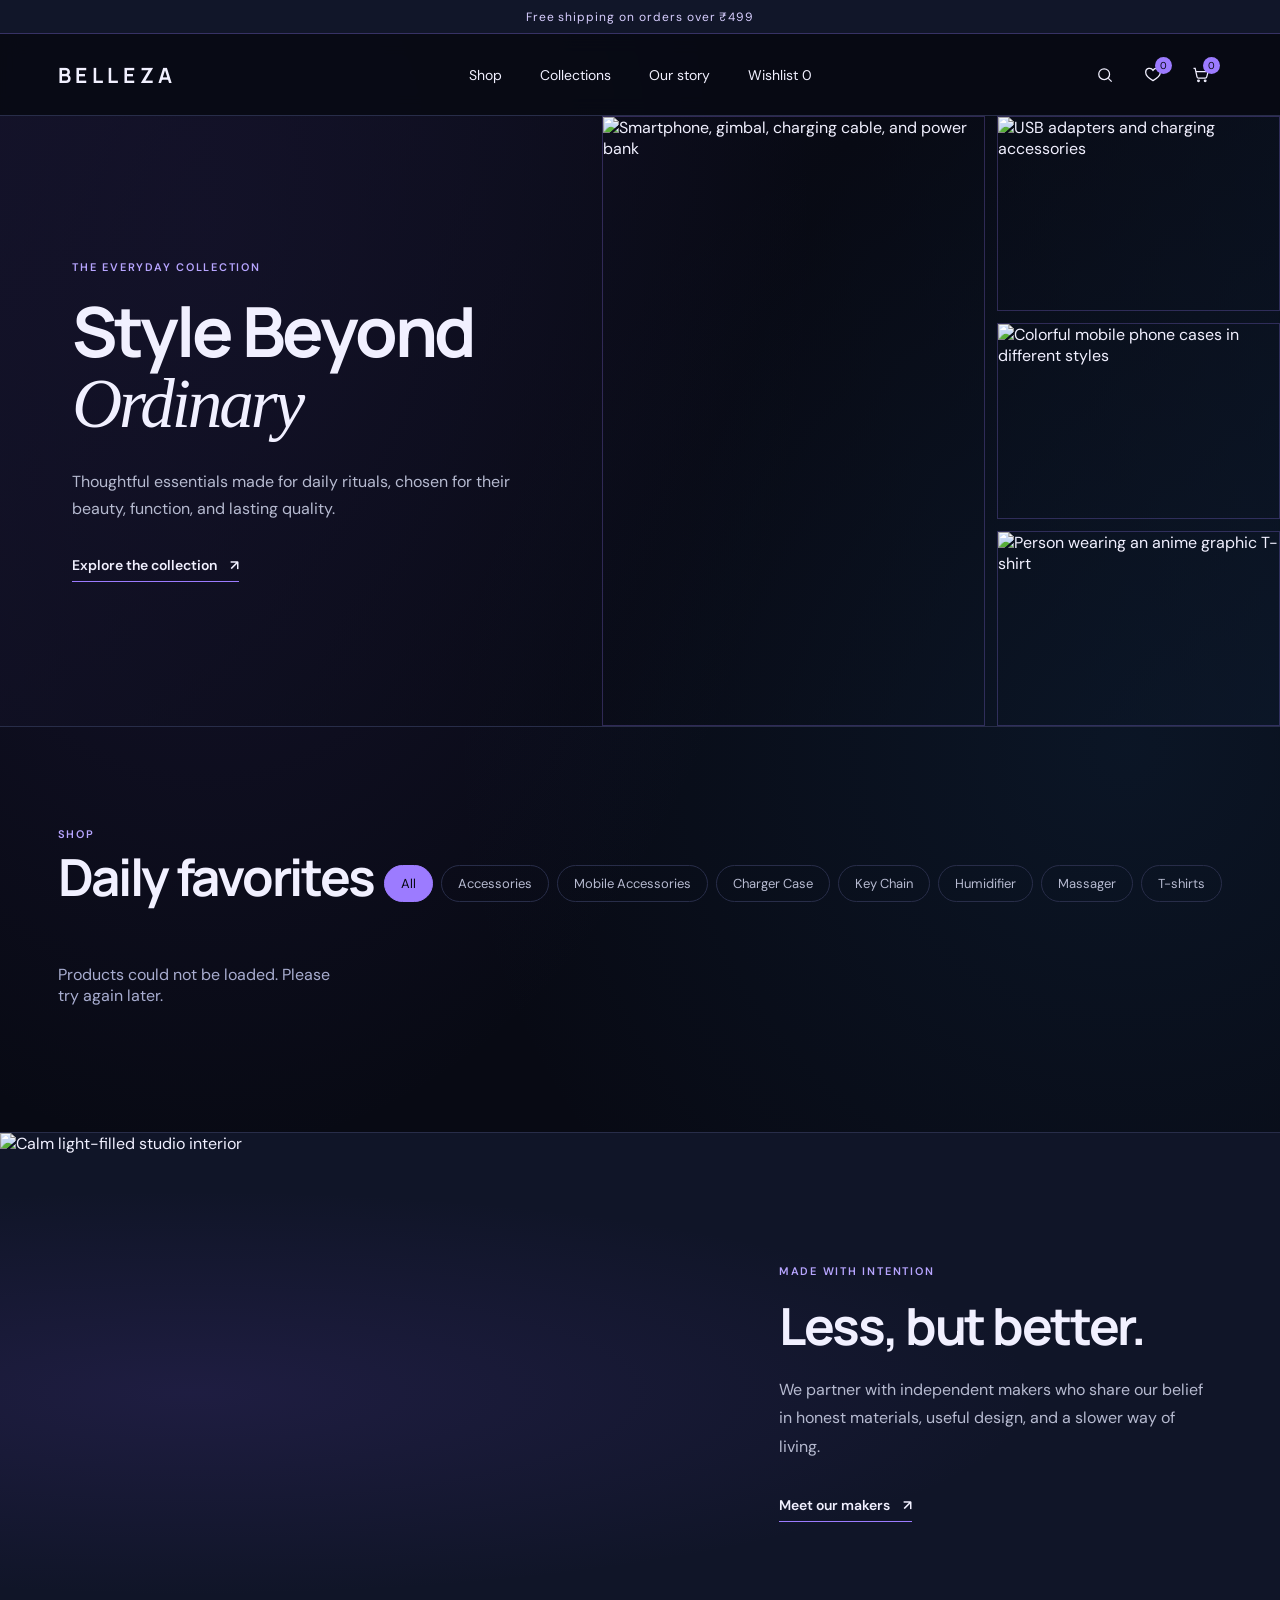
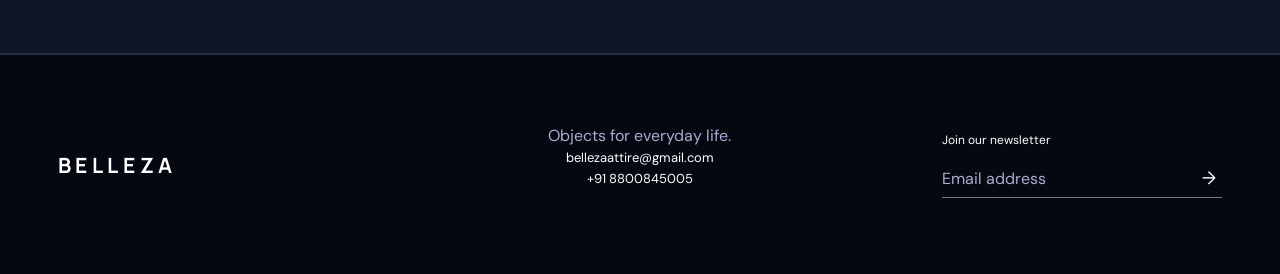
==== commit 760bed22: "Replace legacy store categories with accessories Co-authored-by: Copilot App <223556219+Copilot@user" ====
--- a/index.html
+++ b/index.html
@@ -64,9 +64,7 @@
           </div>
           <div class="filters" aria-label="Product filters">
             <button class="filter active" data-filter="all">All</button>
-            <button class="filter" data-filter="home">Home</button>
-            <button class="filter" data-filter="wellness">Wellness</button>
-            <button class="filter" data-filter="carry">Carry</button>
+            <button class="filter" data-filter="accessories">Accessories</button>
             <button class="filter" data-filter="mobile-accessories">Mobile Accessories</button>
             <button class="filter" data-filter="charger-case">Charger Case</button>
             <button class="filter" data-filter="key-chain">Key Chain</button>
@@ -77,51 +75,51 @@
         </div>
 
         <div class="product-grid" id="productGrid">
-          <article class="product-card" data-category="wellness" data-name="Mineral Face Wash">
+          <article class="product-card" data-category="accessories" data-name="Mineral Face Wash">
             <button class="favorite" aria-label="Favorite Mineral Face Wash">♡</button>
             <div class="product-image">
               <span class="badge">Bestseller</span>
               <img src="https://images.unsplash.com/photo-1556228578-8c89e6adf883?auto=format&fit=crop&w=700&q=85" alt="Minimal face wash bottle" />
             </div>
             <div class="product-info">
-              <div><p class="product-category">Wellness</p><h3>Mineral Face Wash</h3></div>
+              <div><p class="product-category">Accessories</p><h3>Mineral Face Wash</h3></div>
               <p class="price">₹28</p>
             </div>
             <button class="add-button" data-product-id="mineral-face-wash">Add to cart</button>
           </article>
 
-          <article class="product-card" data-category="home" data-name="Stoneware Mug">
+          <article class="product-card" data-category="accessories" data-name="Stoneware Mug">
             <button class="favorite" aria-label="Favorite Stoneware Mug">♡</button>
             <div class="product-image">
               <img src="https://images.unsplash.com/photo-1514228742587-6b1558fcca3d?auto=format&fit=crop&w=700&q=85" alt="Cream stoneware mug" />
             </div>
             <div class="product-info">
-              <div><p class="product-category">Home</p><h3>Stoneware Mug</h3></div>
+              <div><p class="product-category">Accessories</p><h3>Stoneware Mug</h3></div>
               <p class="price">₹34</p>
             </div>
             <button class="add-button" data-product-id="stoneware-mug">Add to cart</button>
           </article>
 
-          <article class="product-card" data-category="carry" data-name="Canvas Tote">
+          <article class="product-card" data-category="accessories" data-name="Canvas Tote">
             <button class="favorite" aria-label="Favorite Canvas Tote">♡</button>
             <div class="product-image">
               <span class="badge">New</span>
               <img src="https://images.unsplash.com/photo-1590874103328-eac38a683ce7?auto=format&fit=crop&w=700&q=85" alt="Natural canvas tote bag" />
             </div>
             <div class="product-info">
-              <div><p class="product-category">Carry</p><h3>Canvas Tote</h3></div>
+              <div><p class="product-category">Accessories</p><h3>Canvas Tote</h3></div>
               <p class="price">₹42</p>
             </div>
             <button class="add-button" data-product-id="canvas-tote">Add to cart</button>
           </article>
 
-          <article class="product-card" data-category="wellness" data-name="Botanical Hand Balm">
+          <article class="product-card" data-category="accessories" data-name="Botanical Hand Balm">
             <button class="favorite" aria-label="Favorite Botanical Hand Balm">♡</button>
             <div class="product-image">
               <img src="https://images.unsplash.com/photo-1608571423902-eed4a5ad8108?auto=format&fit=crop&w=700&q=85" alt="Botanical hand balm tube" />
             </div>
             <div class="product-info">
-              <div><p class="product-category">Wellness</p><h3>Botanical Hand Balm</h3></div>
+              <div><p class="product-category">Accessories</p><h3>Botanical Hand Balm</h3></div>
               <p class="price">₹24</p>
             </div>
             <button class="add-button" data-product-id="botanical-hand-balm">Add to cart</button>
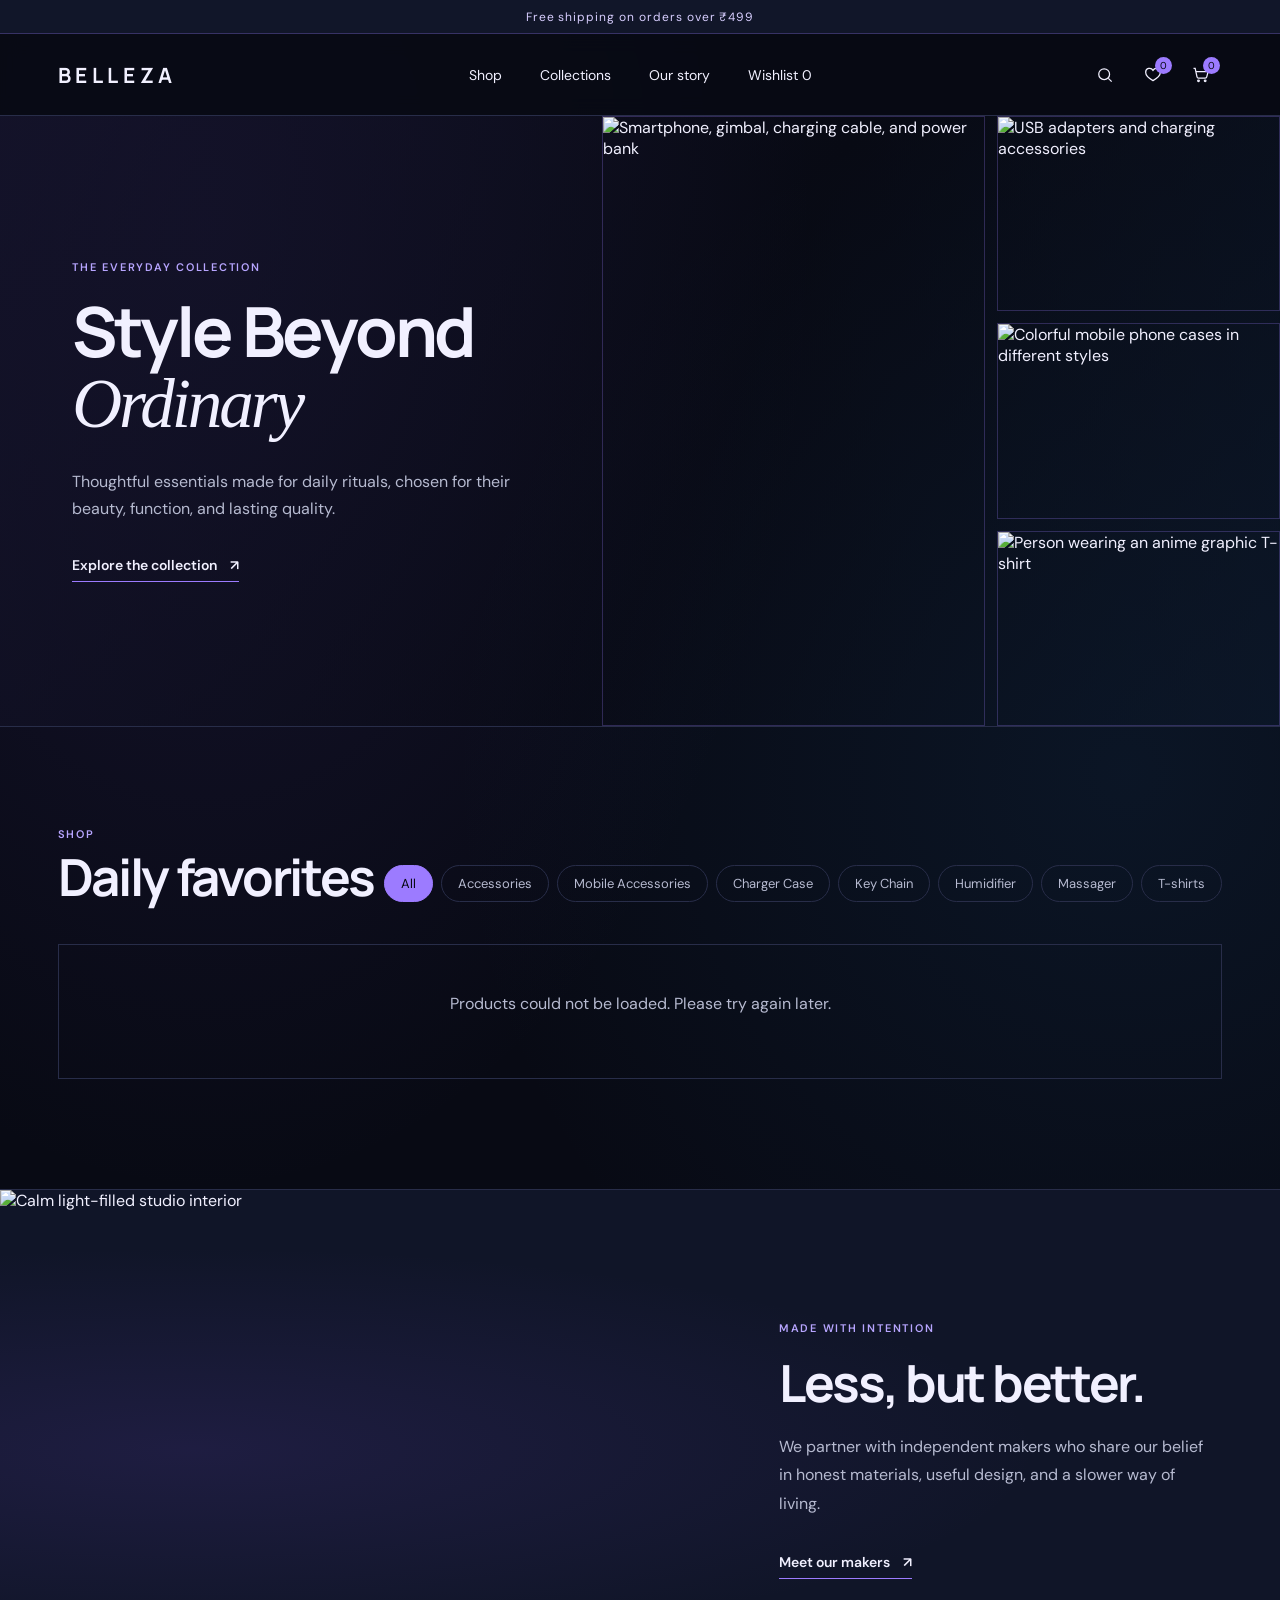
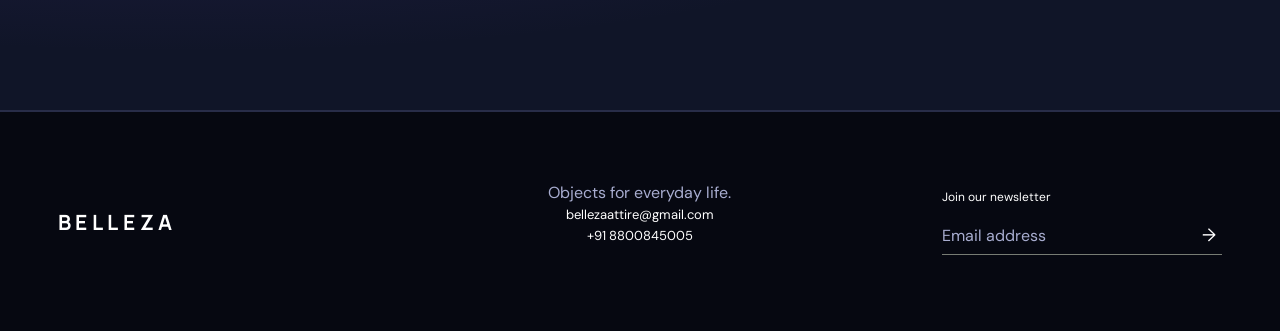
==== commit ab341fda: "Publish catalogue products with photo galleries Co-authored-by: Copilot App <223556219+Copilot@users" ====
--- a/index.html
+++ b/index.html
@@ -74,56 +74,8 @@
           </div>
         </div>
 
-        <div class="product-grid" id="productGrid">
-          <article class="product-card" data-category="accessories" data-name="Mineral Face Wash">
-            <button class="favorite" aria-label="Favorite Mineral Face Wash">♡</button>
-            <div class="product-image">
-              <span class="badge">Bestseller</span>
-              <img src="https://images.unsplash.com/photo-1556228578-8c89e6adf883?auto=format&fit=crop&w=700&q=85" alt="Minimal face wash bottle" />
-            </div>
-            <div class="product-info">
-              <div><p class="product-category">Accessories</p><h3>Mineral Face Wash</h3></div>
-              <p class="price">₹28</p>
-            </div>
-            <button class="add-button" data-product-id="mineral-face-wash">Add to cart</button>
-          </article>
-
-          <article class="product-card" data-category="accessories" data-name="Stoneware Mug">
-            <button class="favorite" aria-label="Favorite Stoneware Mug">♡</button>
-            <div class="product-image">
-              <img src="https://images.unsplash.com/photo-1514228742587-6b1558fcca3d?auto=format&fit=crop&w=700&q=85" alt="Cream stoneware mug" />
-            </div>
-            <div class="product-info">
-              <div><p class="product-category">Accessories</p><h3>Stoneware Mug</h3></div>
-              <p class="price">₹34</p>
-            </div>
-            <button class="add-button" data-product-id="stoneware-mug">Add to cart</button>
-          </article>
-
-          <article class="product-card" data-category="accessories" data-name="Canvas Tote">
-            <button class="favorite" aria-label="Favorite Canvas Tote">♡</button>
-            <div class="product-image">
-              <span class="badge">New</span>
-              <img src="https://images.unsplash.com/photo-1590874103328-eac38a683ce7?auto=format&fit=crop&w=700&q=85" alt="Natural canvas tote bag" />
-            </div>
-            <div class="product-info">
-              <div><p class="product-category">Accessories</p><h3>Canvas Tote</h3></div>
-              <p class="price">₹42</p>
-            </div>
-            <button class="add-button" data-product-id="canvas-tote">Add to cart</button>
-          </article>
-
-          <article class="product-card" data-category="accessories" data-name="Botanical Hand Balm">
-            <button class="favorite" aria-label="Favorite Botanical Hand Balm">♡</button>
-            <div class="product-image">
-              <img src="https://images.unsplash.com/photo-1608571423902-eed4a5ad8108?auto=format&fit=crop&w=700&q=85" alt="Botanical hand balm tube" />
-            </div>
-            <div class="product-info">
-              <div><p class="product-category">Accessories</p><h3>Botanical Hand Balm</h3></div>
-              <p class="price">₹24</p>
-            </div>
-            <button class="add-button" data-product-id="botanical-hand-balm">Add to cart</button>
-          </article>
+        <div class="product-grid" id="productGrid" aria-live="polite">
+          <div class="empty-products" role="status"><p>Loading products…</p></div>
         </div>
       </section>
 
--- a/styles.css
+++ b/styles.css
@@ -222,6 +222,14 @@
   grid-template-columns: repeat(4, 1fr);
   gap: 18px;
 }
+.empty-products {
+  grid-column: 1 / -1;
+  padding: 48px 20px;
+  border: 1px solid var(--line);
+  text-align: center;
+}
+.empty-products p { color: #b6bad0; }
+.empty-products .text-link { display: inline-block; }
 .product-card { position: relative; }
 .product-card.hidden { display: none; }
 .favorite {
@@ -249,6 +257,35 @@
 }
 .product-image img { height: 100%; object-fit: cover; transition: transform .5s ease; }
 .product-card:hover .product-image img { transform: scale(1.025); }
+.product-image-nav {
+  position: absolute;
+  z-index: 2;
+  top: 50%;
+  transform: translateY(-50%);
+  width: 34px;
+  height: 34px;
+  border: 1px solid rgba(156, 123, 255, .45);
+  border-radius: 50%;
+  background: rgba(11, 15, 29, .82);
+  color: #ded7ff;
+  font-size: 24px;
+  line-height: 28px;
+  cursor: pointer;
+}
+.product-image-nav.previous { left: 10px; }
+.product-image-nav.next { right: 10px; }
+.product-image-count {
+  position: absolute;
+  z-index: 2;
+  bottom: 10px;
+  left: 50%;
+  transform: translateX(-50%);
+  padding: 4px 8px;
+  border-radius: 20px;
+  background: rgba(11, 15, 29, .82);
+  color: #ded7ff;
+  font-size: 11px;
+}
 .badge {
   position: absolute;
   left: 12px;
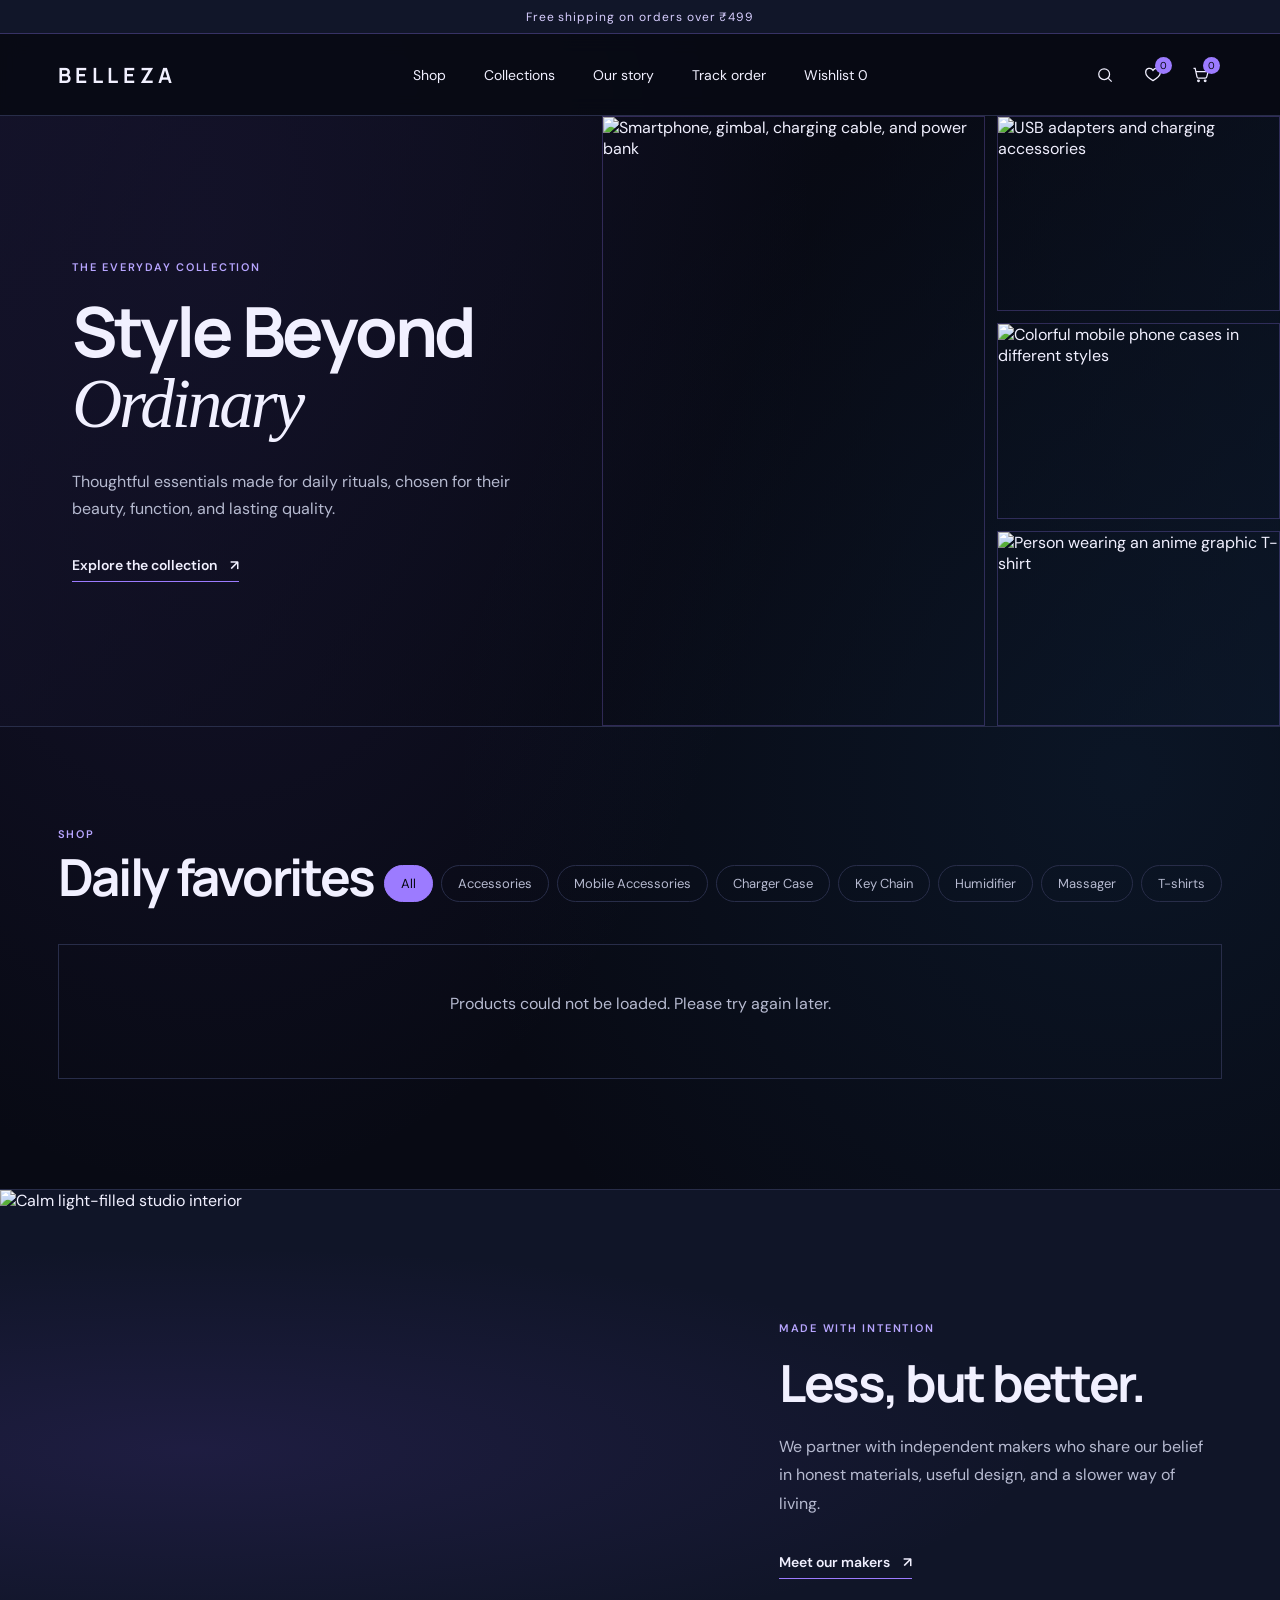
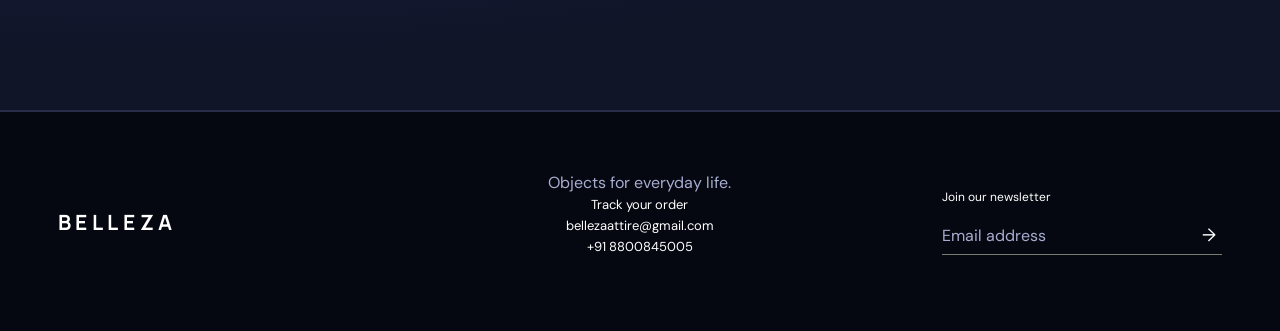
==== commit 9fa3cabd: "Add customer order tracking Co-authored-by: Copilot App <223556219+Copilot@users.noreply.github.com>" ====
--- a/index.html
+++ b/index.html
@@ -18,6 +18,7 @@
         <a href="#shop">Shop</a>
         <a href="#collections">Collections</a>
         <a href="#story">Our story</a>
+        <a href="track-order.html">Track order</a>
         <a href="wishlist.html">Wishlist <span id="wishlistCount">0</span></a>
       </nav>
       <div class="header-actions">
@@ -109,7 +110,7 @@
 
     <footer>
       <a class="brand footer-brand" href="#">BELLEZA</a>
-      <p>Objects for everyday life.<br><a class="footer-email" href="mailto:bellezaattire@gmail.com">bellezaattire@gmail.com</a><br><a class="footer-email" href="tel:+918800845005">+91 8800845005</a></p>
+      <p>Objects for everyday life.<br><a class="footer-email" href="track-order.html">Track your order</a><br><a class="footer-email" href="mailto:bellezaattire@gmail.com">bellezaattire@gmail.com</a><br><a class="footer-email" href="tel:+918800845005">+91 8800845005</a></p>
       <form class="newsletter" id="newsletter">
         <label for="email">Join our newsletter</label>
         <div>
--- a/styles.css
+++ b/styles.css
@@ -21,6 +21,41 @@
     var(--paper);
   font-family: "DM Sans", sans-serif;
 }
+.track-main { max-width: 860px; min-height: calc(100vh - 116px); margin: auto; padding: 64px 4.5% 90px; }
+.track-heading { margin-bottom: 30px; }
+.track-heading .eyebrow { margin-bottom: 10px; }
+.track-heading h1 { margin: 0 0 12px; font-size: clamp(38px, 5vw, 58px); }
+.track-heading > p:last-child { color: #b6bad0; line-height: 1.6; }
+.track-form { display: grid; grid-template-columns: repeat(2, minmax(0, 1fr)); gap: 16px; padding: 26px; border: 1px solid var(--line); background: var(--white); }
+.track-field { display: flex; min-width: 0; flex-direction: column; gap: 7px; }
+.track-field-full { grid-column: 1 / -1; }
+.track-field label { font-size: 12px; font-weight: 600; }
+.track-field input { width: 100%; min-height: 44px; border: 1px solid var(--line); padding: 10px 12px; background: #0b0f1d; color: var(--ink); }
+.track-submit { min-height: 48px; border: 0; background: linear-gradient(100deg, #8b6cff, #62cfff); color: #080a14; font-weight: 700; cursor: pointer; }
+.track-submit:disabled { cursor: wait; opacity: .6; }
+.track-message { min-height: 22px; margin: 14px 0; color: #ffb4a9; font-size: 13px; line-height: 1.5; }
+.track-result { padding: 26px; border: 1px solid var(--line); background: var(--white); }
+.track-result[hidden] { display: none; }
+.track-result-heading { display: flex; align-items: flex-start; justify-content: space-between; gap: 20px; }
+.track-result-heading .eyebrow { margin: 0 0 6px; }
+.track-result-heading h2 { margin: 0; font-size: 26px; }
+.track-reference { max-width: 48%; color: #b6bad0; font-size: 12px; overflow-wrap: anywhere; }
+.track-progress { display: grid; grid-template-columns: repeat(5, 1fr); gap: 8px; margin: 28px 0; padding: 0; list-style: none; }
+.track-progress li { color: #7d829f; text-align: center; font-size: 11px; }
+.track-progress li::before { content: ""; display: block; width: 12px; height: 12px; margin: 0 auto 9px; border: 1px solid #555a77; border-radius: 50%; background: #0b0f1d; }
+.track-progress li.complete::before, .track-progress li.current::before { border-color: var(--violet); background: var(--violet); }
+.track-progress li.current { color: var(--ink); font-weight: 600; }
+.track-cancelled { padding: 14px; border: 1px solid #794b51; color: #ffc0c5; }
+.track-details { display: grid; grid-template-columns: 1.1fr .9fr; gap: 16px; }
+.track-detail-card { min-width: 0; padding: 18px; border: 1px solid var(--line); }
+.track-detail-card h3 { margin: 0 0 14px; font-size: 16px; }
+.track-detail-card p { color: #b6bad0; font-size: 13px; line-height: 1.6; overflow-wrap: anywhere; }
+.track-items { display: grid; gap: 10px; margin: 0; padding: 0; list-style: none; }
+.track-item, .track-total { display: flex; justify-content: space-between; gap: 12px; color: #d3d5e8; font-size: 13px; }
+.track-item strong, .track-total strong { white-space: nowrap; }
+.track-total { margin-top: 16px; padding-top: 14px; border-top: 1px solid var(--line); }
+.track-note { margin-bottom: 0; font-size: 11px !important; }
+.footer-email { color: inherit; text-underline-offset: 3px; }
 button, input { font: inherit; }
 button, a { -webkit-tap-highlight-color: transparent; }
 img { width: 100%; display: block; }
@@ -445,6 +480,12 @@
 .newsletter button { border: 0; background: transparent; color: white; cursor: pointer; font-size: 18px; }
 
 @media (max-width: 900px) {
+  .track-main { padding: 44px 20px 70px; }
+  .track-form, .track-details { grid-template-columns: 1fr; }
+  .track-field-full { grid-column: auto; }
+  .track-result { padding: 20px; }
+  .track-progress { gap: 3px; }
+  .track-progress li { font-size: 9px; }
   .header { grid-template-columns: 1fr auto; }
   .nav { display: none; }
   .hero { grid-template-columns: 1fr; }
